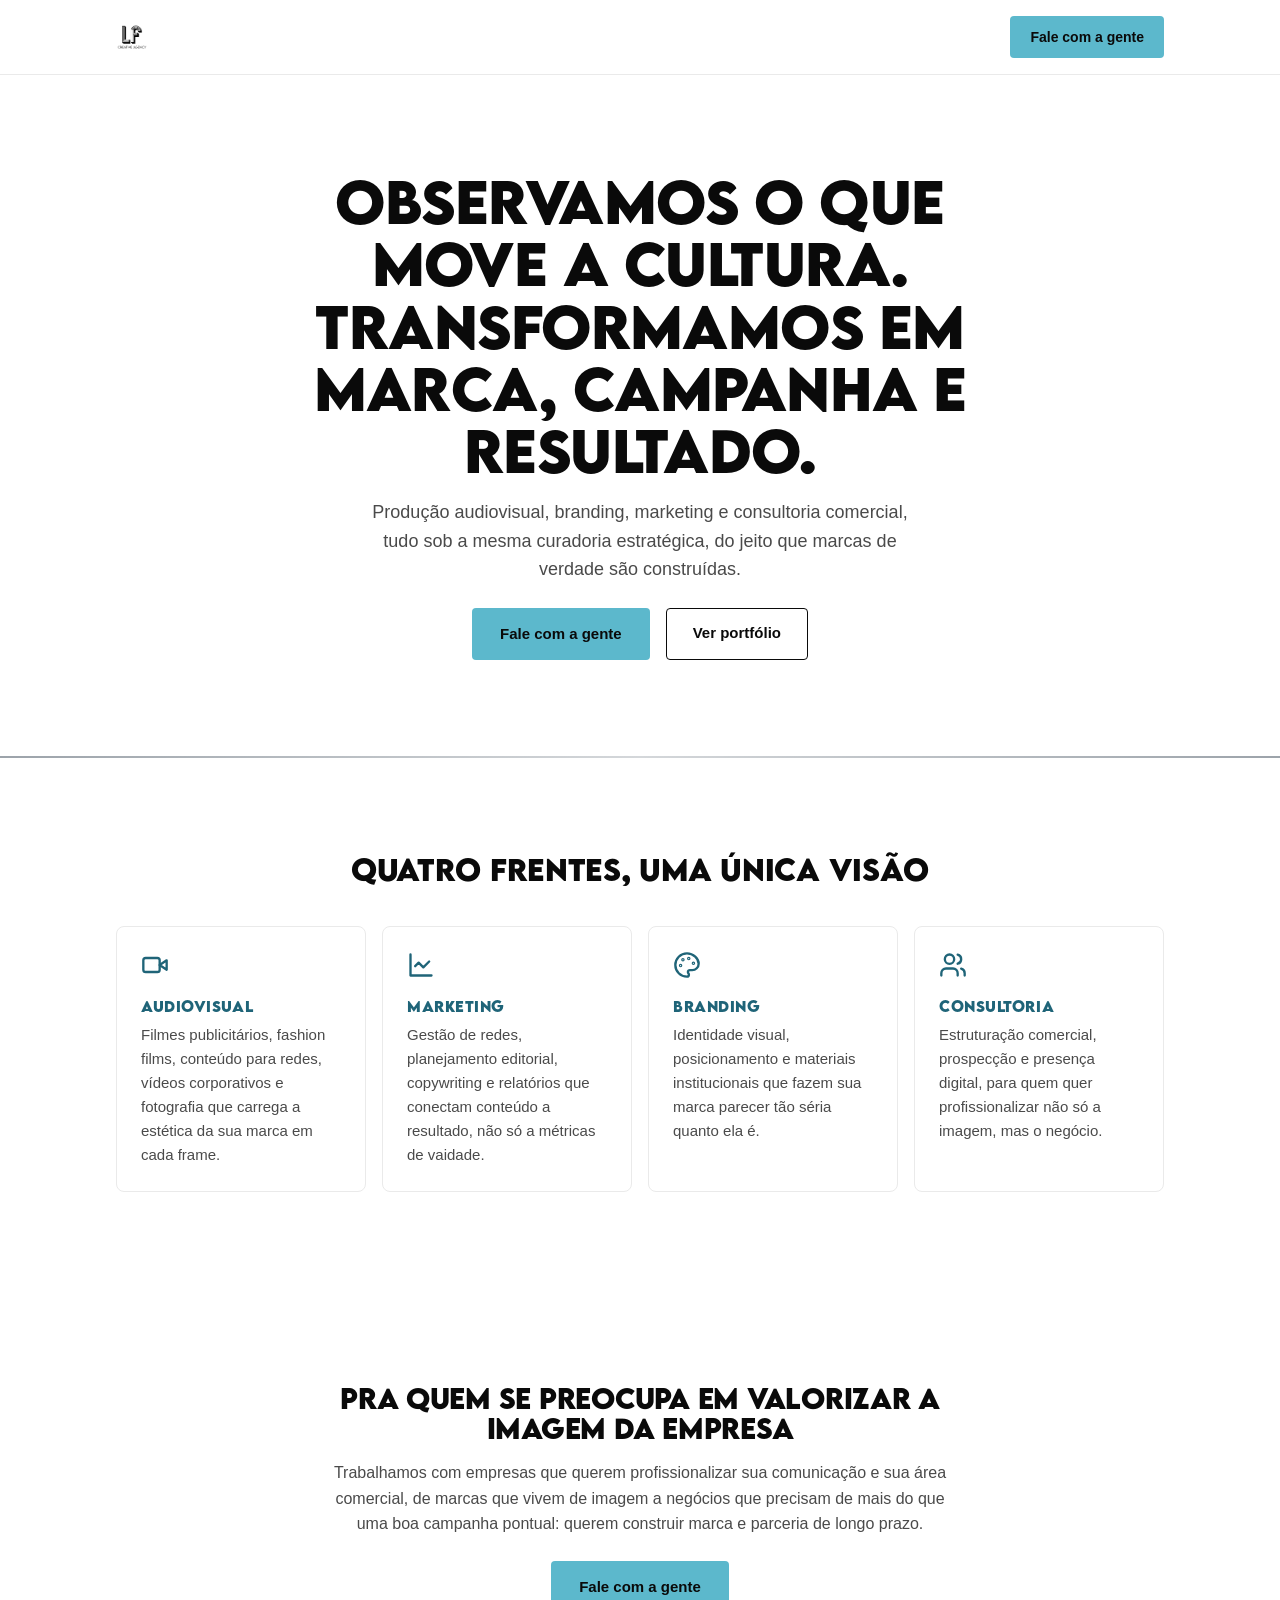
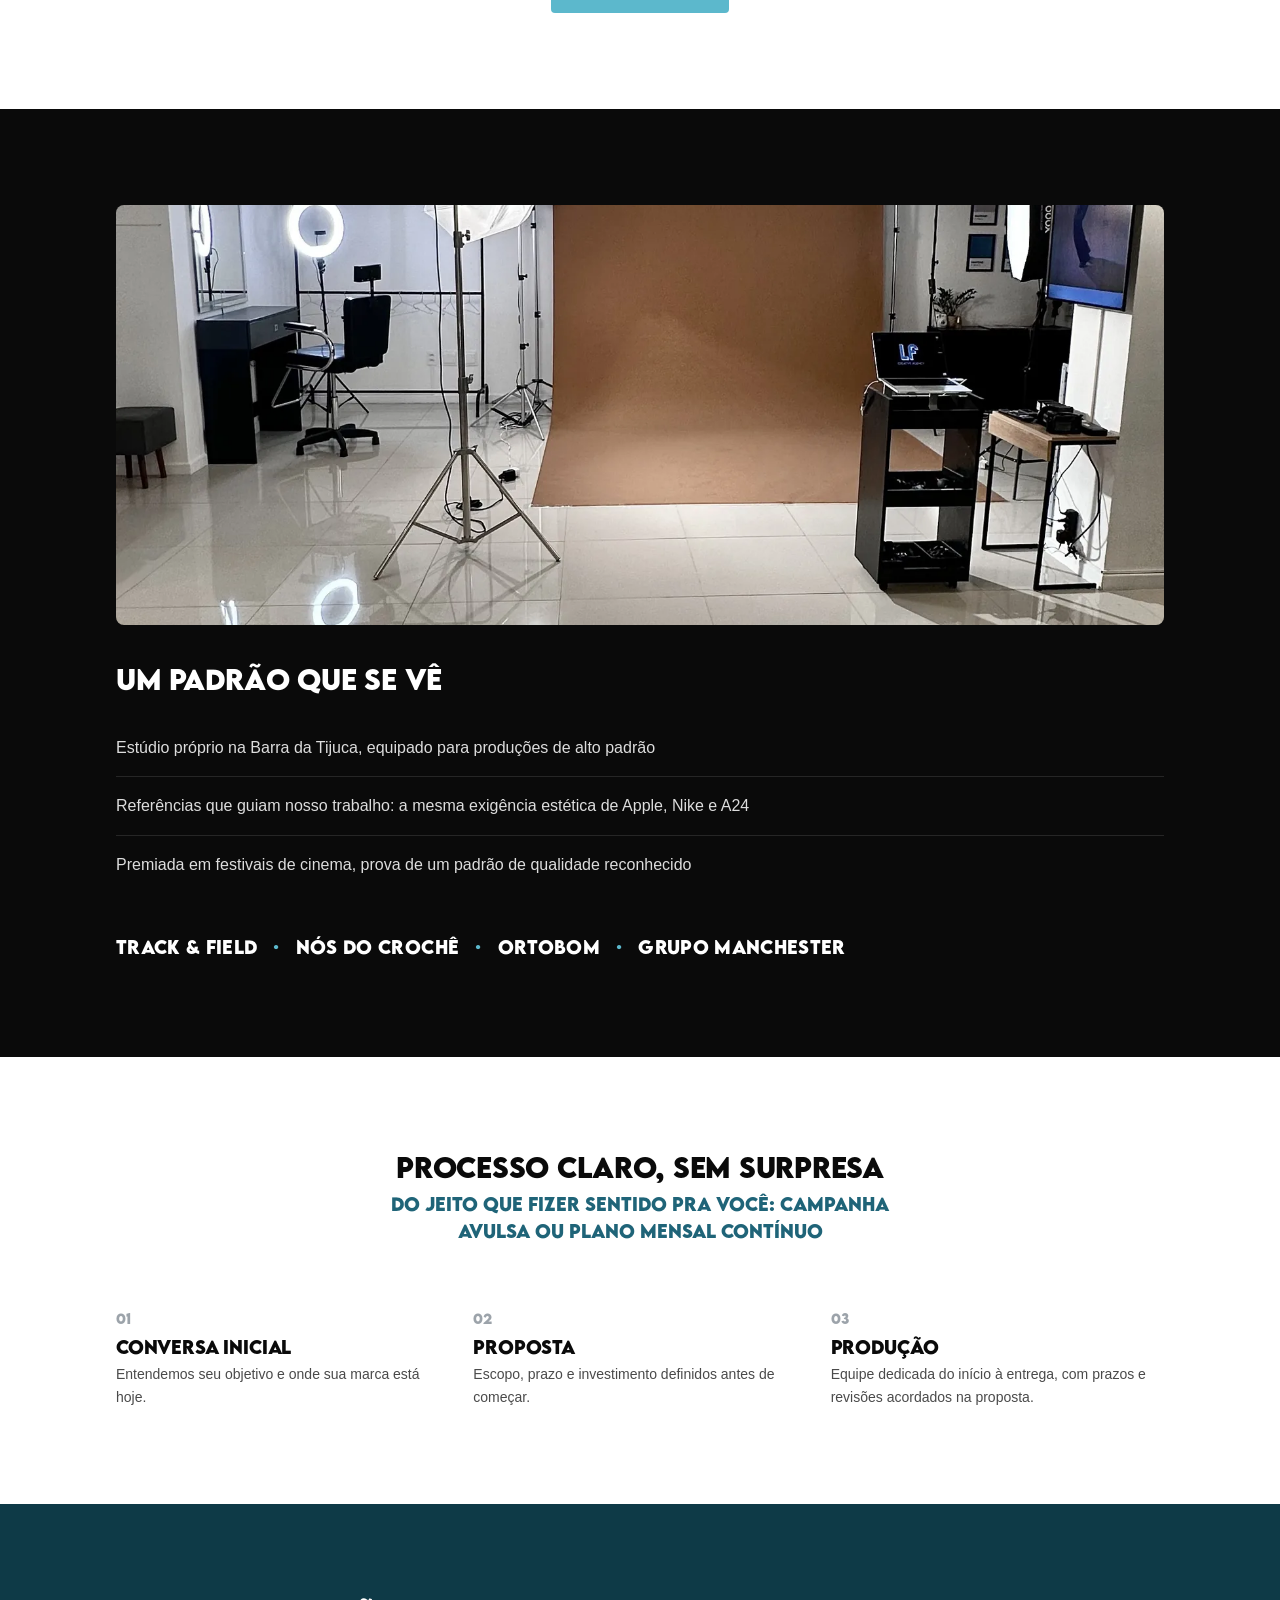
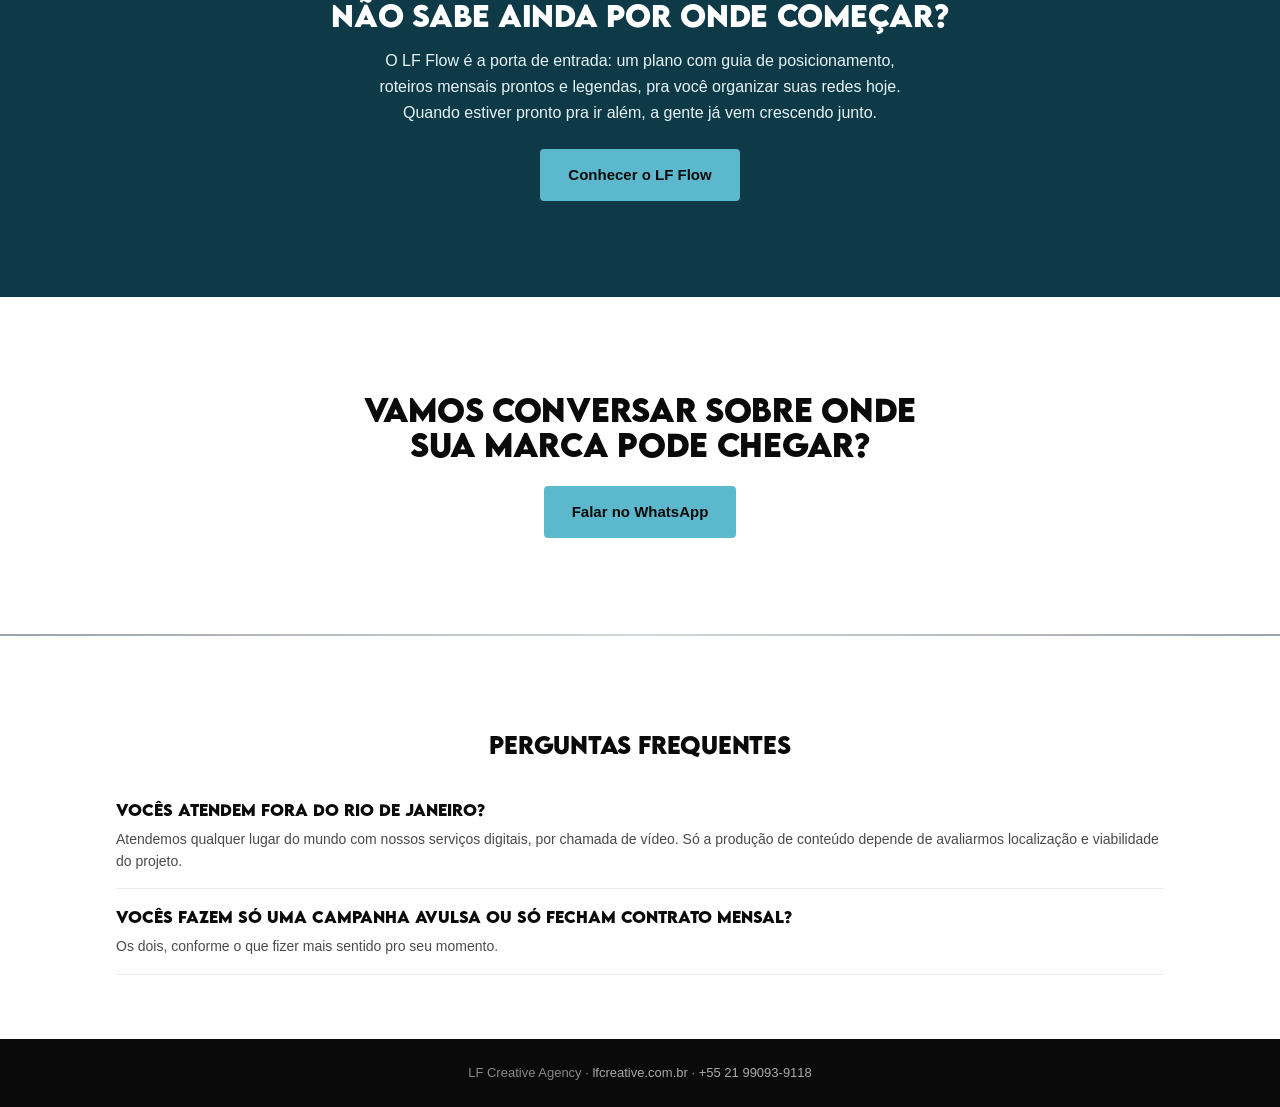
==== index.html @ 9ccb6609 "Atualiza favicon: logo branco sobre fundo preto Co-Authored-By: Claude Sonnet 5 <noreply@anthropic.c" ====
<!DOCTYPE html>
<html lang="pt-BR">
<head>
<meta charset="UTF-8">
<meta name="viewport" content="width=device-width, initial-scale=1.0">
<title>LF Creative Agency — Observamos o que move a cultura</title>
<meta name="description" content="Produção audiovisual, branding, marketing e consultoria comercial para marcas que querem construir presença de verdade. Fale com a LF Creative.">

<!-- Open Graph -->
<meta property="og:title" content="LF Creative Agency">
<meta property="og:description" content="Observamos o que move a cultura. Transformamos em marca, campanha e resultado.">
<meta property="og:image" content="https://lfcreative.com.br/assets/img/og-image.jpg">
<meta property="og:type" content="website">
<meta property="og:url" content="https://lfcreative.com.br/">

<link rel="icon" href="favicon.ico" sizes="any">
<link rel="icon" type="image/png" sizes="32x32" href="favicon-32x32.png">
<link rel="icon" type="image/png" sizes="16x16" href="favicon-16x16.png">
<link rel="apple-touch-icon" sizes="180x180" href="apple-touch-icon.png">
<link rel="stylesheet" href="css/style.css">

<!-- Fonte de corpo (General Sans, via Fontshare) -->
<link rel="preconnect" href="https://api.fontshare.com">
<link href="https://api.fontshare.com/v2/css?f[]=general-sans@400,500,600,700&display=swap" rel="stylesheet">

<!-- Fonte de display (LEMON MILK): @font-face em css/style.css, arquivos em assets/fonts/ -->

<!-- Google Tag Manager: colar snippet real na Etapa 7 -->
</head>
<body>
<!-- Google Tag Manager (noscript): colar snippet real na Etapa 7 -->

<header class="site-header">
  <div class="container">
    <a href="./" class="logo"><img src="assets/img/logo-lf-preto-header.webp" alt="LF Creative" width="32" height="32"></a>
    <a class="btn" data-cta="header_whatsapp" href="https://wa.me/5521990939118?text=Ol%C3%A1%2C%20vim%20pelo%20site%20e%20quero%20saber%20mais%20sobre%20a%20LF%20Creative" target="_blank" rel="noopener">Fale com a gente</a>
  </div>
</header>

<!-- HERO -->
<section class="hero">
  <div class="container">
    <h1>Observamos o que move a cultura. Transformamos em marca, campanha e resultado.</h1>
    <p>Produção audiovisual, branding, marketing e consultoria comercial, tudo sob a mesma curadoria estratégica, do jeito que marcas de verdade são construídas.</p>
    <div class="actions">
      <a class="btn" data-cta="hero_whatsapp" href="https://wa.me/5521990939118?text=Ol%C3%A1%2C%20vim%20pelo%20site%20e%20quero%20saber%20mais%20sobre%20a%20LF%20Creative" target="_blank" rel="noopener">Fale com a gente</a>
      <a class="btn-outline" data-cta="hero_portfolio" href="#prova">Ver portfólio</a>
    </div>
  </div>
</section>

<hr class="divider">

<!-- O QUE FAZEMOS -->
<section class="servicos" id="o-que-fazemos">
  <div class="container">
    <h2>Quatro frentes, uma única visão</h2>
    <div class="grid-servicos">
      <div class="card">
        <svg class="icon" viewBox="0 0 24 24" fill="none" stroke="currentColor" stroke-width="2" stroke-linecap="round" stroke-linejoin="round" aria-hidden="true"><path d="m22 8-6 4 6 4V8Z"/><rect x="2" y="6" width="14" height="12" rx="2" ry="2"/></svg>
        <div class="eyebrow">Audiovisual</div>
        <p>Filmes publicitários, fashion films, conteúdo para redes, vídeos corporativos e fotografia que carrega a estética da sua marca em cada frame.</p>
      </div>
      <div class="card">
        <svg class="icon" viewBox="0 0 24 24" fill="none" stroke="currentColor" stroke-width="2" stroke-linecap="round" stroke-linejoin="round" aria-hidden="true"><path d="M3 3v18h18"/><path d="m19 9-5 5-4-4-3 3"/></svg>
        <div class="eyebrow">Marketing</div>
        <p>Gestão de redes, planejamento editorial, copywriting e relatórios que conectam conteúdo a resultado, não só a métricas de vaidade.</p>
      </div>
      <div class="card">
        <svg class="icon" viewBox="0 0 24 24" fill="none" stroke="currentColor" stroke-width="2" stroke-linecap="round" stroke-linejoin="round" aria-hidden="true"><circle cx="13.5" cy="6.5" r=".5"/><circle cx="17.5" cy="10.5" r=".5"/><circle cx="8.5" cy="7.5" r=".5"/><circle cx="6.5" cy="12.5" r=".5"/><path d="M12 2C6.5 2 2 6.5 2 12s4.5 10 10 10c.926 0 1.648-.746 1.648-1.688 0-.437-.18-.835-.437-1.125-.29-.289-.438-.652-.438-1.125a1.64 1.64 0 0 1 1.668-1.668h1.996c3.051 0 5.555-2.503 5.555-5.554C22 6.5 17.5 2 12 2Z"/></svg>
        <div class="eyebrow">Branding</div>
        <p>Identidade visual, posicionamento e materiais institucionais que fazem sua marca parecer tão séria quanto ela é.</p>
      </div>
      <div class="card">
        <svg class="icon" viewBox="0 0 24 24" fill="none" stroke="currentColor" stroke-width="2" stroke-linecap="round" stroke-linejoin="round" aria-hidden="true"><path d="M16 21v-2a4 4 0 0 0-4-4H6a4 4 0 0 0-4 4v2"/><circle cx="9" cy="7" r="4"/><path d="M22 21v-2a4 4 0 0 0-3-3.87"/><path d="M16 3.13a4 4 0 0 1 0 7.75"/></svg>
        <div class="eyebrow">Consultoria</div>
        <p>Estruturação comercial, prospecção e presença digital, para quem quer profissionalizar não só a imagem, mas o negócio.</p>
      </div>
    </div>
  </div>
</section>

<!-- PRA QUEM -->
<section class="pra-quem">
  <div class="container">
    <h2>Pra quem se preocupa em valorizar a imagem da empresa</h2>
    <p>Trabalhamos com empresas que querem profissionalizar sua comunicação e sua área comercial, de marcas que vivem de imagem a negócios que precisam de mais do que uma boa campanha pontual: querem construir marca e parceria de longo prazo.</p>
    <a class="btn" data-cta="pra_quem_whatsapp" href="https://wa.me/5521990939118?text=Ol%C3%A1%2C%20vim%20pelo%20site%20e%20quero%20saber%20mais%20sobre%20a%20LF%20Creative" target="_blank" rel="noopener">Fale com a gente</a>
  </div>
</section>

<!-- PROVA SOCIAL -->
<section class="prova" id="prova">
  <div class="container">
    <img class="prova-img" src="assets/img/estudio-barra-tijuca.webp" alt="Estúdio da LF Creative na Barra da Tijuca" width="1600" height="2578" loading="lazy">
    <h2>Um padrão que se vê</h2>
    <ul>
      <li>Estúdio próprio na Barra da Tijuca, equipado para produções de alto padrão</li>
      <li>Referências que guiam nosso trabalho: a mesma exigência estética de Apple, Nike e A24</li>
      <li>Premiada em festivais de cinema, prova de um padrão de qualidade reconhecido</li>
    </ul>
    <div class="brands">
      <span>Track &amp; Field</span><span class="sep">·</span>
      <span>Nós do Crochê</span><span class="sep">·</span>
      <span>Ortobom</span><span class="sep">·</span>
      <span>Grupo Manchester</span>
    </div>
  </div>
</section>

<!-- COMO FUNCIONA -->
<section class="funciona">
  <div class="container">
    <h2>Processo claro, sem surpresa</h2>
    <p class="destaque">Do jeito que fizer sentido pra você: campanha avulsa ou plano mensal contínuo</p>
    <div class="steps">
      <div class="step">
        <div class="num">01</div>
        <h3>Conversa inicial</h3>
        <p>Entendemos seu objetivo e onde sua marca está hoje.</p>
      </div>
      <div class="step">
        <div class="num">02</div>
        <h3>Proposta</h3>
        <p>Escopo, prazo e investimento definidos antes de começar.</p>
      </div>
      <div class="step">
        <div class="num">03</div>
        <h3>Produção</h3>
        <p>Equipe dedicada do início à entrega, com prazos e revisões acordados na proposta.</p>
      </div>
    </div>
  </div>
</section>

<!-- LF FLOW -->
<section class="flow">
  <div class="container">
    <h2>Não sabe ainda por onde começar?</h2>
    <p>O LF Flow é a porta de entrada: um plano com guia de posicionamento, roteiros mensais prontos e legendas, pra você organizar suas redes hoje. Quando estiver pronto pra ir além, a gente já vem crescendo junto.</p>
    <a class="btn" data-cta="flow_conhecer" href="#">Conhecer o LF Flow</a>
  </div>
</section>

<!-- CONTATO -->
<section class="contato">
  <div class="container">
    <h2>Vamos conversar sobre onde sua marca pode chegar?</h2>
    <a class="btn" data-cta="contato_whatsapp" href="https://wa.me/5521990939118?text=Ol%C3%A1%2C%20vim%20pelo%20site%20e%20quero%20saber%20mais%20sobre%20a%20LF%20Creative" target="_blank" rel="noopener">Falar no WhatsApp</a>
  </div>
</section>

<hr class="divider">

<!-- FAQ -->
<section class="faq">
  <div class="container">
    <h2>Perguntas frequentes</h2>
    <div class="faq-item">
      <strong>Vocês atendem fora do Rio de Janeiro?</strong>
      <p>Atendemos qualquer lugar do mundo com nossos serviços digitais, por chamada de vídeo. Só a produção de conteúdo depende de avaliarmos localização e viabilidade do projeto.</p>
    </div>
    <div class="faq-item">
      <strong>Vocês fazem só uma campanha avulsa ou só fecham contrato mensal?</strong>
      <p>Os dois, conforme o que fizer mais sentido pro seu momento.</p>
    </div>
  </div>
</section>

<footer class="site-footer">
  <div class="container">
    <p>LF Creative Agency &middot; <a href="https://lfcreative.com.br">lfcreative.com.br</a> &middot; <a href="https://wa.me/5521990939118">+55 21 99093-9118</a></p>
  </div>
</footer>

<script src="js/main.js"></script>
</body>
</html>
---- css/style.css ----
/* ============================================
   LF Creative — Landing Page Geral
   Design tokens definidos na Etapa 4 (Design)
   ============================================ */

@font-face {
  font-family: 'LEMON MILK';
  src: url('../assets/fonts/lemonmilk-regular.woff2') format('woff2');
  font-weight: 400;
  font-style: normal;
  font-display: swap;
}
@font-face {
  font-family: 'LEMON MILK';
  src: url('../assets/fonts/lemonmilk-medium.woff2') format('woff2');
  font-weight: 500;
  font-style: normal;
  font-display: swap;
}
@font-face {
  font-family: 'LEMON MILK';
  src: url('../assets/fonts/lemonmilk-bold.woff2') format('woff2');
  font-weight: 700;
  font-style: normal;
  font-display: swap;
}

:root {
  /* Cores */
  --color-white: #FFFFFF;
  --color-black: #0A0A0A;
  --color-teal-deep: #0E3A47;
  --color-teal-mid: #1F6478;
  --color-cyan: #5CB8CC;
  --color-metal-a: #9CA3AA;
  --color-metal-b: #D4D7DA;
  --color-text-muted: #4A4A4A;
  --color-border: #EAEAEA;

  /* Tipografia */
  --font-display: 'LEMON MILK', 'Poppins', sans-serif; /* fallback só pra enquanto a fonte carrega */
  --font-body: 'General Sans', sans-serif;

  /* Espaçamento (escala 8px) */
  --space-1: 8px;
  --space-2: 16px;
  --space-3: 24px;
  --space-4: 40px;
  --space-5: 64px;
  --space-6: 96px;

  /* Breakpoints de referência (usados nos comentários das media queries) */
  --bp-tablet: 768px;
  --bp-desktop: 1200px;
}

/* ============================================
   Reset básico
   ============================================ */
* { box-sizing: border-box; margin: 0; padding: 0; }
html { scroll-behavior: smooth; }
body {
  font-family: var(--font-body);
  color: var(--color-black);
  line-height: 1.6;
  -webkit-font-smoothing: antialiased;
}
img { max-width: 100%; display: block; }
a { color: inherit; }

/* Respeita usuários que preferem menos movimento */
@media (prefers-reduced-motion: reduce) {
  html { scroll-behavior: auto; }
  * { animation-duration: 0.01ms !important; animation-iteration-count: 1 !important; transition-duration: 0.01ms !important; }
}

/* Foco visível — nunca remover sem substituir */
a:focus-visible,
button:focus-visible {
  outline: 2px solid var(--color-cyan);
  outline-offset: 2px;
}

h1, h2, h3 {
  font-family: var(--font-display);
  font-weight: 700;
  line-height: 1.15;
  letter-spacing: -0.01em;
}

.container {
  max-width: 1080px;
  margin: 0 auto;
  padding: 0 var(--space-2);
}

/* ============================================
   Componentes reutilizáveis
   ============================================ */
.btn {
  display: inline-block;
  padding: 14px 28px;
  background: var(--color-cyan);
  color: var(--color-black);
  text-decoration: none;
  font-family: var(--font-body);
  font-weight: 600;
  font-size: 15px;
  border-radius: 4px;
  border: none;
  cursor: pointer;
  transition: transform .15s ease, box-shadow .15s ease;
}
.btn:hover { transform: translateY(-2px); box-shadow: 0 8px 20px rgba(92,184,204,0.35); }

.btn-outline {
  display: inline-block;
  padding: 12px 26px;
  border: 1.5px solid currentColor;
  color: inherit;
  text-decoration: none;
  font-family: var(--font-body);
  font-weight: 600;
  font-size: 15px;
  border-radius: 4px;
  background: transparent;
}

.eyebrow {
  font-family: var(--font-display);
  font-weight: 700;
  font-size: 14px;
  text-transform: uppercase;
  letter-spacing: .04em;
  color: var(--color-teal-mid);
}

.divider {
  height: 2px;
  background: linear-gradient(90deg, var(--color-metal-a), var(--color-metal-b), var(--color-metal-a));
  border: none;
}

.card {
  padding: var(--space-3);
  border: 1px solid var(--color-border);
  border-radius: 8px;
}
.card .icon { width: 28px; height: 28px; margin-bottom: var(--space-1); color: var(--color-teal-mid); }
.card p { font-size: 15px; color: var(--color-text-muted); margin-top: 6px; }

/* ============================================
   Header / navegação
   ============================================ */
.site-header {
  position: sticky;
  top: 0;
  background: var(--color-white);
  border-bottom: 1px solid var(--color-border);
  z-index: 50;
}
.site-header .container {
  display: flex;
  align-items: center;
  justify-content: space-between;
  padding-top: var(--space-2);
  padding-bottom: var(--space-2);
}
.site-header .logo { display: inline-flex; align-items: center; text-decoration: none; }
.site-header .logo img { height: 32px; width: auto; display: block; }
.site-header .btn { padding: 10px 20px; font-size: 14px; }

/* ============================================
   Hero
   ============================================ */
.hero {
  background: var(--color-white);
  text-align: center;
  padding: var(--space-6) var(--space-2);
}
.hero h1 {
  font-size: clamp(30px, 6vw, 54px);
  max-width: 800px;
  margin: 0 auto var(--space-2);
}
.hero p {
  font-size: 18px;
  color: var(--color-text-muted);
  max-width: 560px;
  margin: 0 auto var(--space-3);
}
.hero .actions { display: flex; flex-wrap: wrap; gap: var(--space-2); justify-content: center; }

/* ============================================
   O que fazemos
   ============================================ */
.servicos { background: var(--color-white); padding: var(--space-6) var(--space-2); }
.servicos h2 { font-size: 28px; text-align: center; margin-bottom: var(--space-4); }
.grid-servicos {
  display: grid;
  grid-template-columns: 1fr;
  gap: var(--space-2);
}

/* ============================================
   Pra quem
   ============================================ */
.pra-quem { background: var(--color-white); text-align: center; padding: var(--space-6) var(--space-2); }
.pra-quem h2 { font-size: 26px; margin-bottom: var(--space-2); max-width: 640px; margin-left: auto; margin-right: auto; }
.pra-quem p { max-width: 620px; margin: 0 auto var(--space-3); color: var(--color-text-muted); }

/* ============================================
   Prova social (contraste preto)
   ============================================ */
.prova { background: var(--color-black); color: var(--color-white); padding: var(--space-6) var(--space-2); }
.prova .prova-img {
  width: 100%;
  max-height: 420px;
  object-fit: cover;
  border-radius: 8px;
  margin-bottom: var(--space-4);
}
.prova h2 { font-size: 26px; margin-bottom: var(--space-3); color: var(--color-white); }
.prova ul { list-style: none; }
.prova li {
  padding: var(--space-2) 0;
  border-bottom: 1px solid #262626;
  font-size: 16px;
  color: #DDD;
}
.prova li:last-child { border-bottom: none; }
.prova .brands {
  margin-top: var(--space-4);
  font-family: var(--font-display);
  font-weight: 700;
  font-size: 17px;
  letter-spacing: .02em;
  display: flex;
  flex-wrap: wrap;
  gap: var(--space-2);
}
.prova .brands span.sep { color: var(--color-cyan); }

/* ============================================
   Como funciona
   ============================================ */
.funciona { background: var(--color-white); padding: var(--space-6) var(--space-2); }
.funciona h2 { font-size: 26px; text-align: center; margin-bottom: var(--space-1); }
.funciona .destaque {
  text-align: center;
  font-family: var(--font-display);
  font-weight: 700;
  font-size: 17px;
  color: var(--color-teal-mid);
  margin: 0 auto var(--space-5);
  max-width: 560px;
}
.steps {
  display: grid;
  grid-template-columns: 1fr;
  gap: var(--space-3);
}
.step .num { font-family: var(--font-display); font-weight: 700; font-size: 13px; color: var(--color-metal-a); margin-bottom: var(--space-1); }
.step h3 { font-size: 17px; margin-bottom: 6px; }
.step p { font-size: 14px; color: var(--color-text-muted); }

/* ============================================
   LF Flow (teal sólido — separado do premium)
   ============================================ */
.flow { background: var(--color-teal-deep); color: var(--color-white); text-align: center; padding: var(--space-6) var(--space-2); }
.flow h2 { font-size: 28px; margin-bottom: var(--space-2); }
.flow p { max-width: 560px; margin: 0 auto var(--space-3); color: #E6F2F5; }

/* ============================================
   Contato / Fechamento
   ============================================ */
.contato { background: var(--color-white); text-align: center; padding: var(--space-6) var(--space-2); }
.contato h2 { font-size: 30px; margin-bottom: var(--space-3); max-width: 600px; margin-left: auto; margin-right: auto; }

/* ============================================
   FAQ
   ============================================ */
.faq { background: var(--color-white); padding: var(--space-6) var(--space-2) var(--space-5); }
.faq h2 { font-size: 22px; text-align: center; margin-bottom: var(--space-3); }
.faq-item { padding: var(--space-2) 0; border-bottom: 1px solid var(--color-border); }
.faq-item strong { display: block; margin-bottom: 6px; font-family: var(--font-display); font-weight: 700; font-size: 15px; }
.faq-item p { font-size: 14px; color: var(--color-text-muted); }

/* ============================================
   Footer
   ============================================ */
.site-footer {
  background: var(--color-black);
  color: #888;
  text-align: center;
  padding: var(--space-3) var(--space-2);
  font-size: 13px;
}
.site-footer a { color: #AAA; text-decoration: none; }

/* ============================================
   Responsivo — mobile-first
   ============================================ */

/* Tablet (~768px) */
@media (min-width: 768px) {
  .grid-servicos { grid-template-columns: repeat(2, 1fr); }
  .steps { grid-template-columns: repeat(3, 1fr); }
  .hero { padding: var(--space-6) var(--space-4); }
}

/* Desktop (~1200px) */
@media (min-width: 1200px) {
  .grid-servicos { grid-template-columns: repeat(4, 1fr); }
}
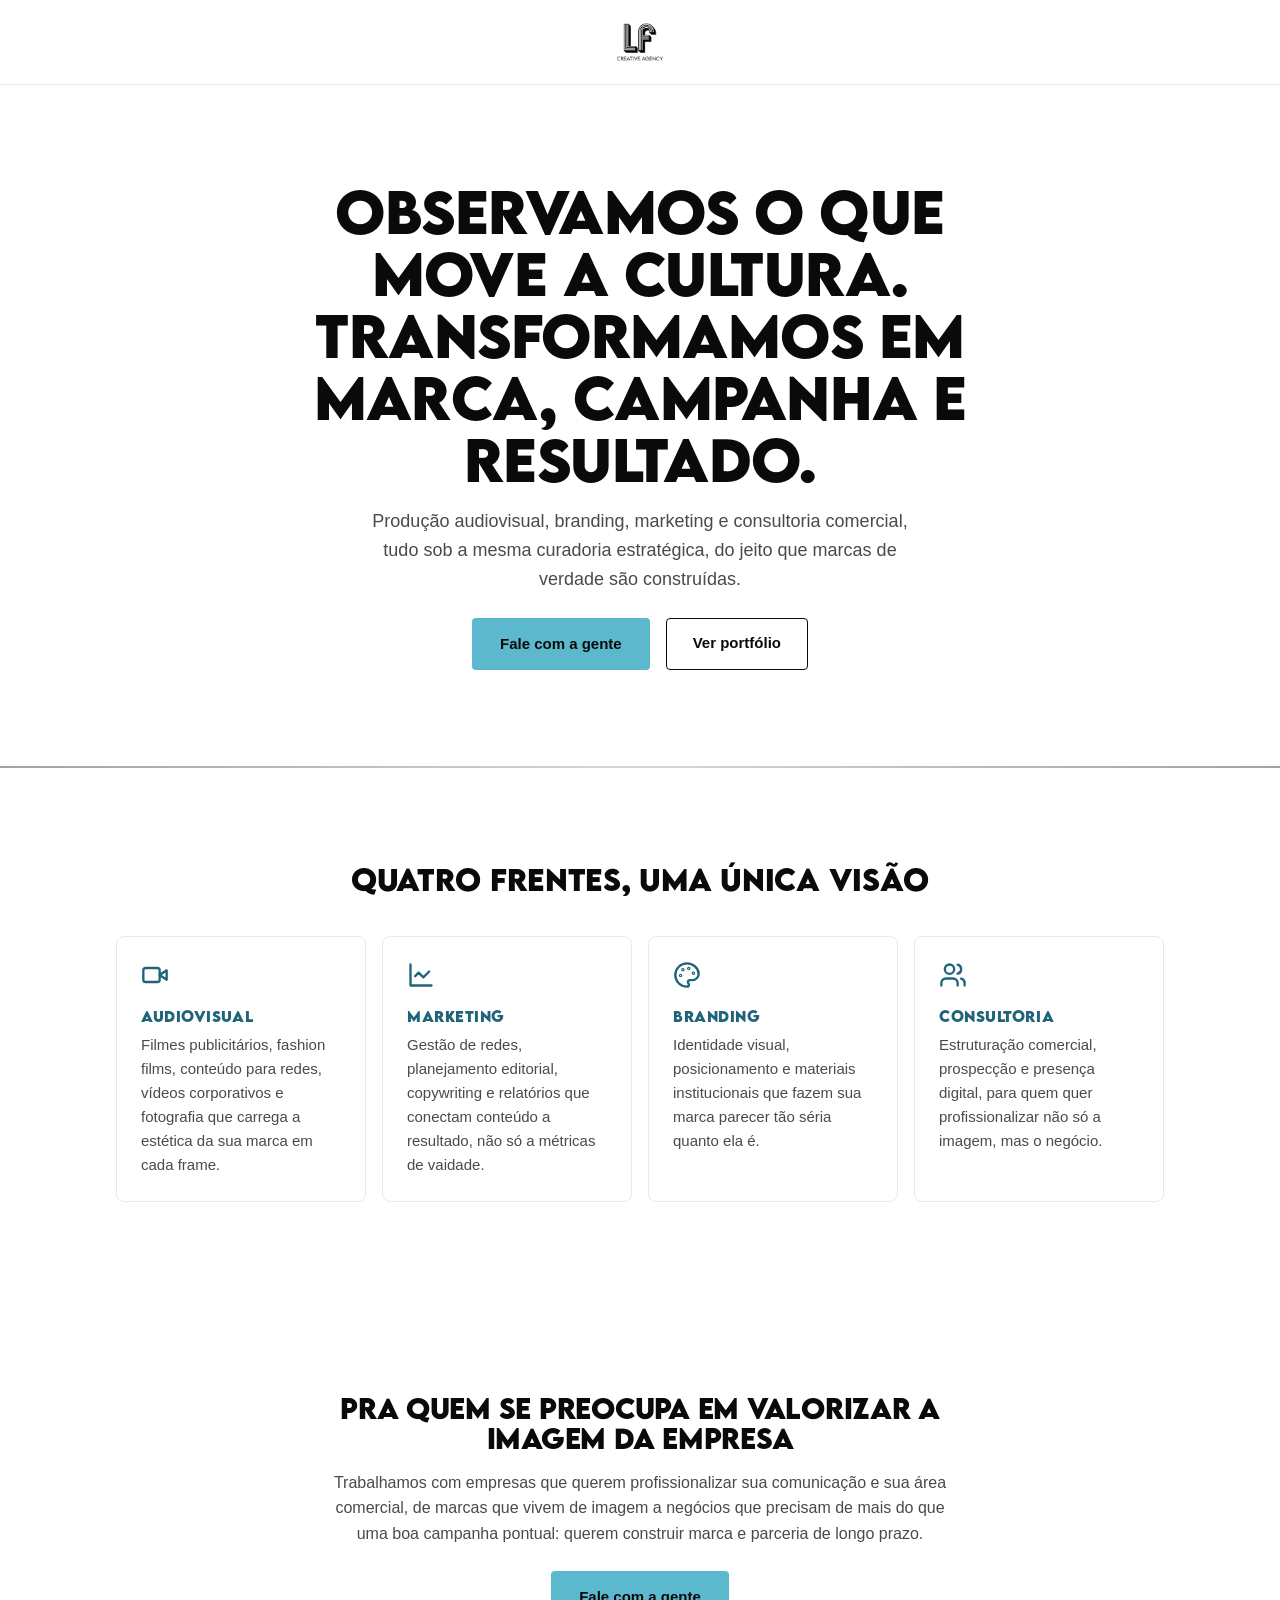
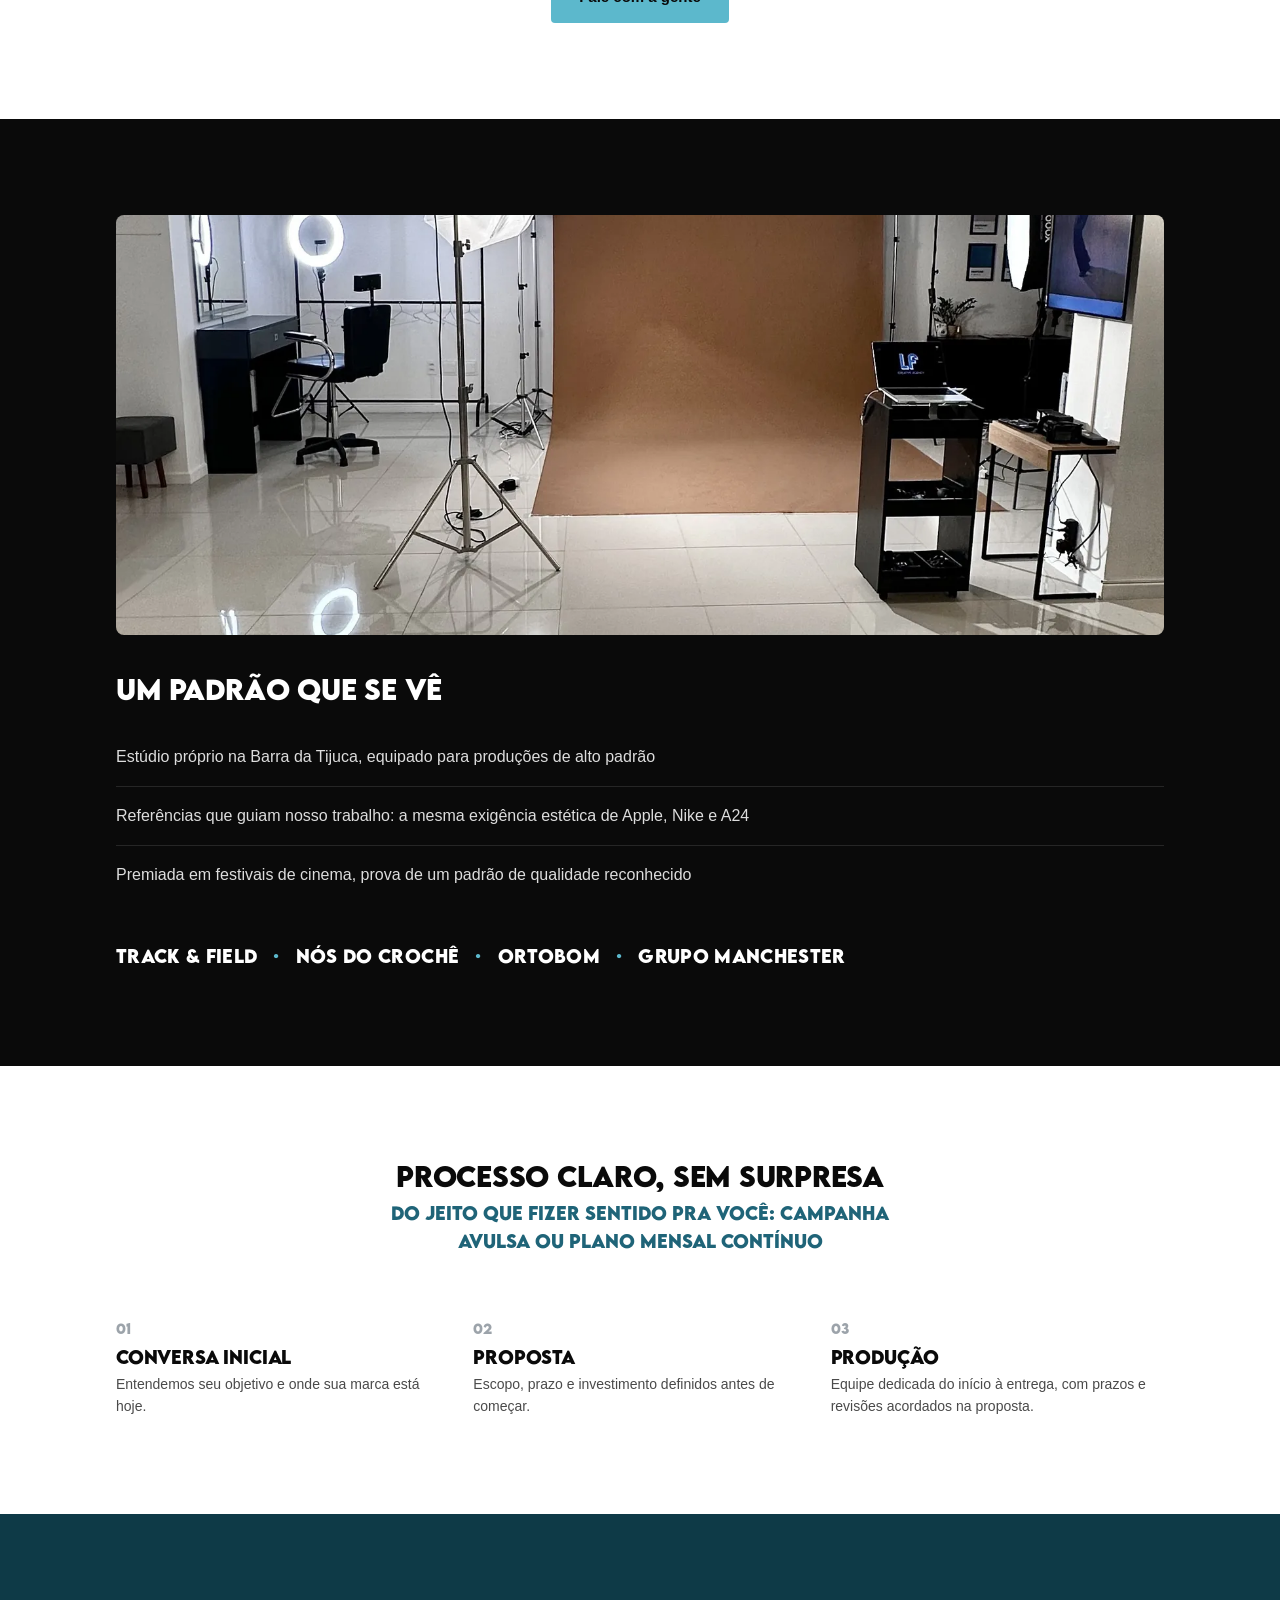
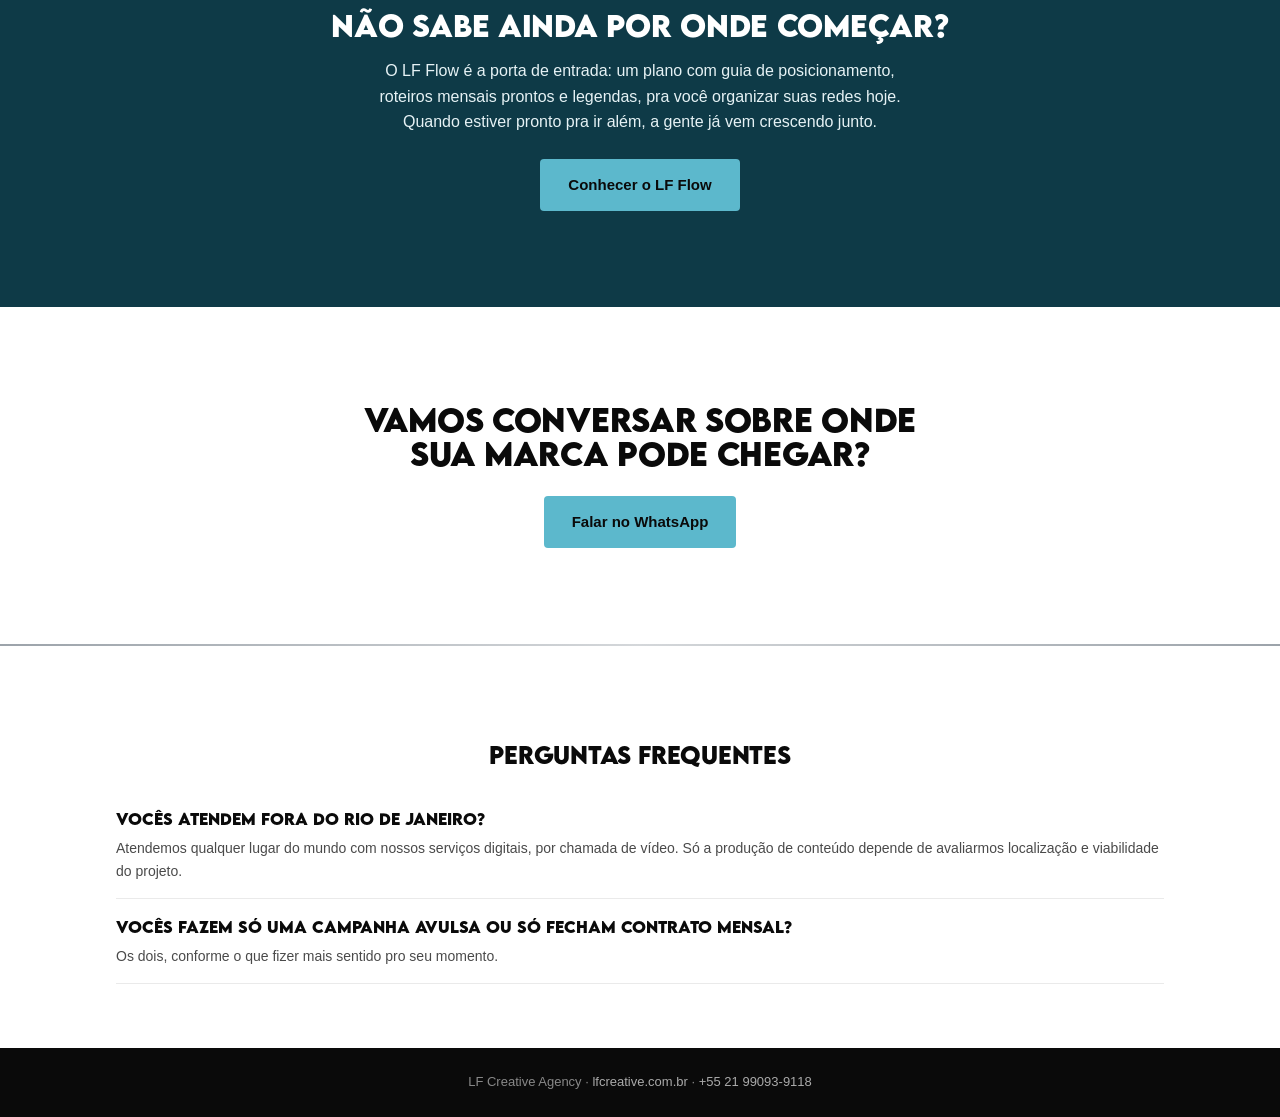
==== commit 80b3b193: "Header:centraliza e aumenta o logo Co-Authored-By: Claude Sonnet 5 <noreply@anthropic.com> Claude-Se" ====
--- a/index.html
+++ b/index.html
@@ -33,7 +33,6 @@
 <header class="site-header">
   <div class="container">
     <a href="./" class="logo"><img src="assets/img/logo-lf-preto-header.webp" alt="LF Creative" width="32" height="32"></a>
-    <a class="btn" data-cta="header_whatsapp" href="https://wa.me/5521990939118?text=Ol%C3%A1%2C%20vim%20pelo%20site%20e%20quero%20saber%20mais%20sobre%20a%20LF%20Creative" target="_blank" rel="noopener">Fale com a gente</a>
   </div>
 </header>
 
--- a/css/style.css
+++ b/css/style.css
@@ -162,12 +162,12 @@
 .site-header .container {
   display: flex;
   align-items: center;
-  justify-content: space-between;
+  justify-content: center;
   padding-top: var(--space-2);
   padding-bottom: var(--space-2);
 }
 .site-header .logo { display: inline-flex; align-items: center; text-decoration: none; }
-.site-header .logo img { height: 32px; width: auto; display: block; }
+.site-header .logo img { height: 52px; width: auto; display: block; }
 .site-header .btn { padding: 10px 20px; font-size: 14px; }
 
 /* ============================================
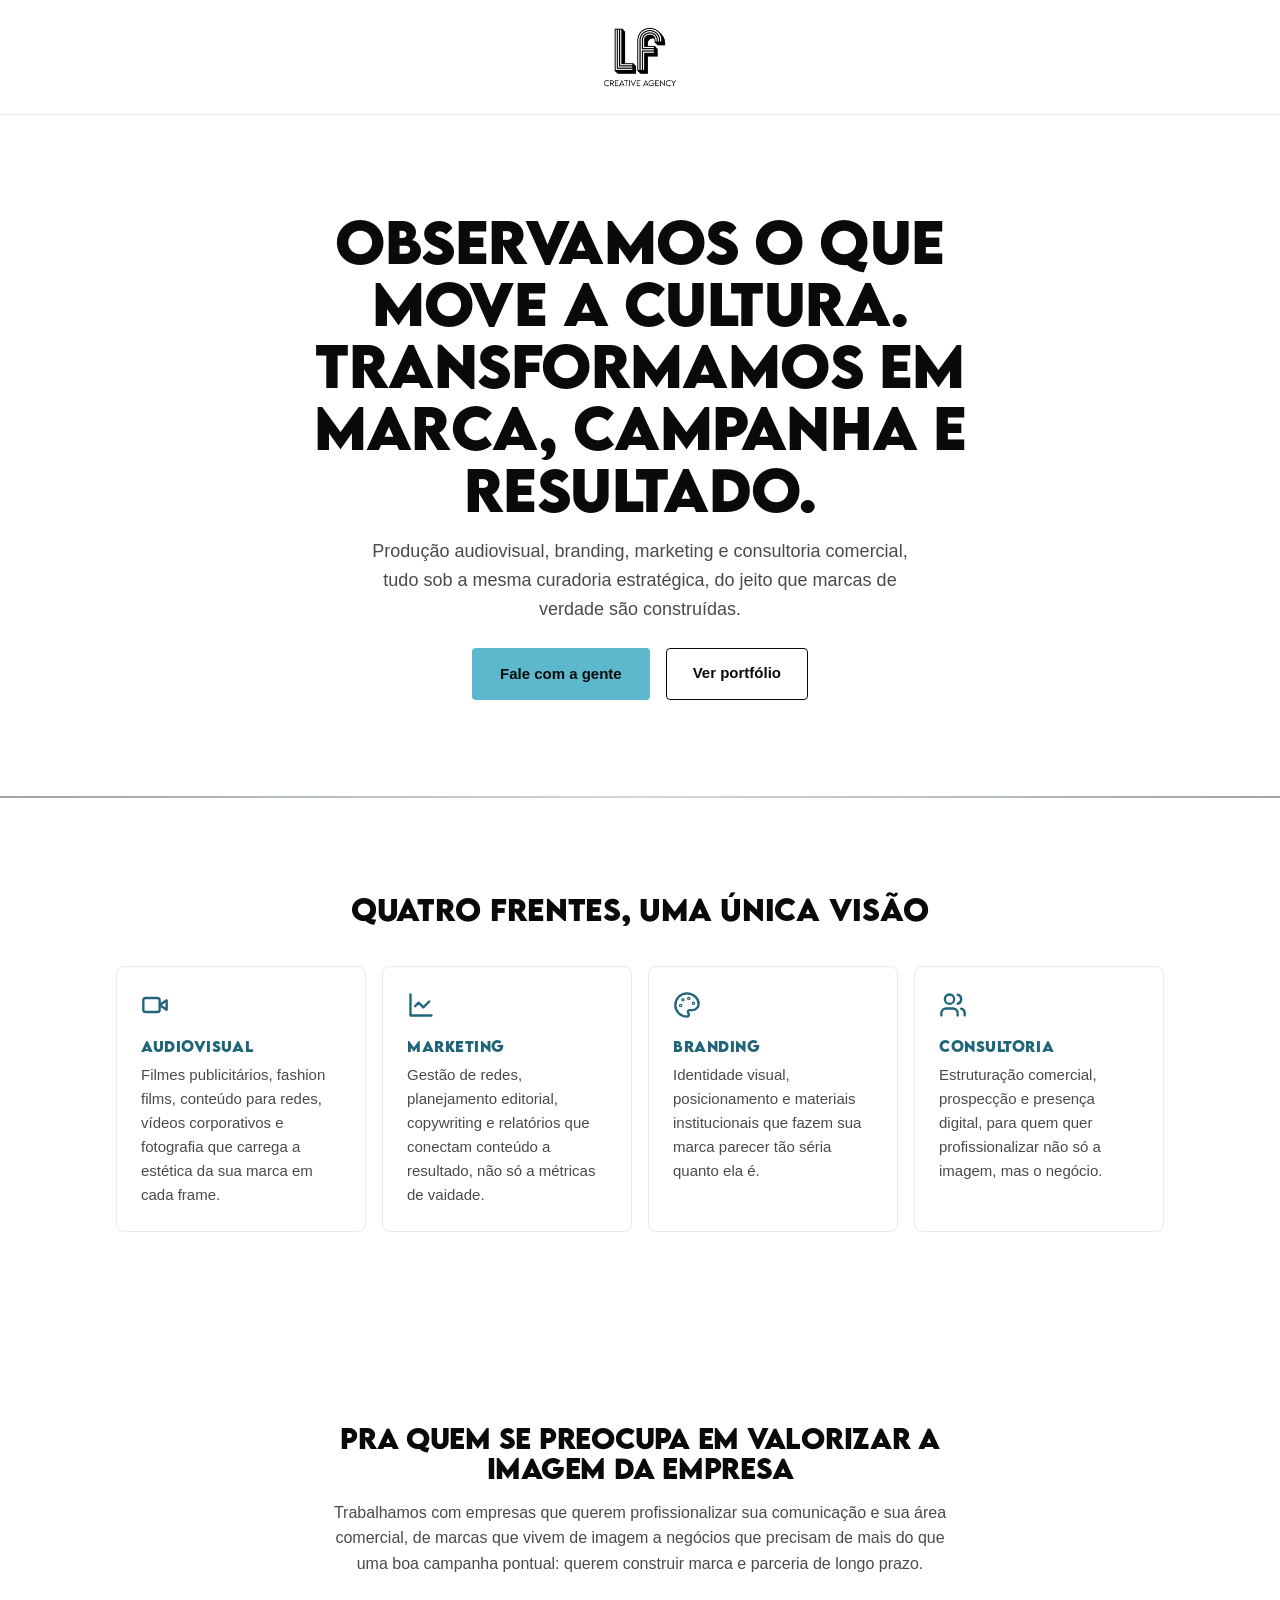
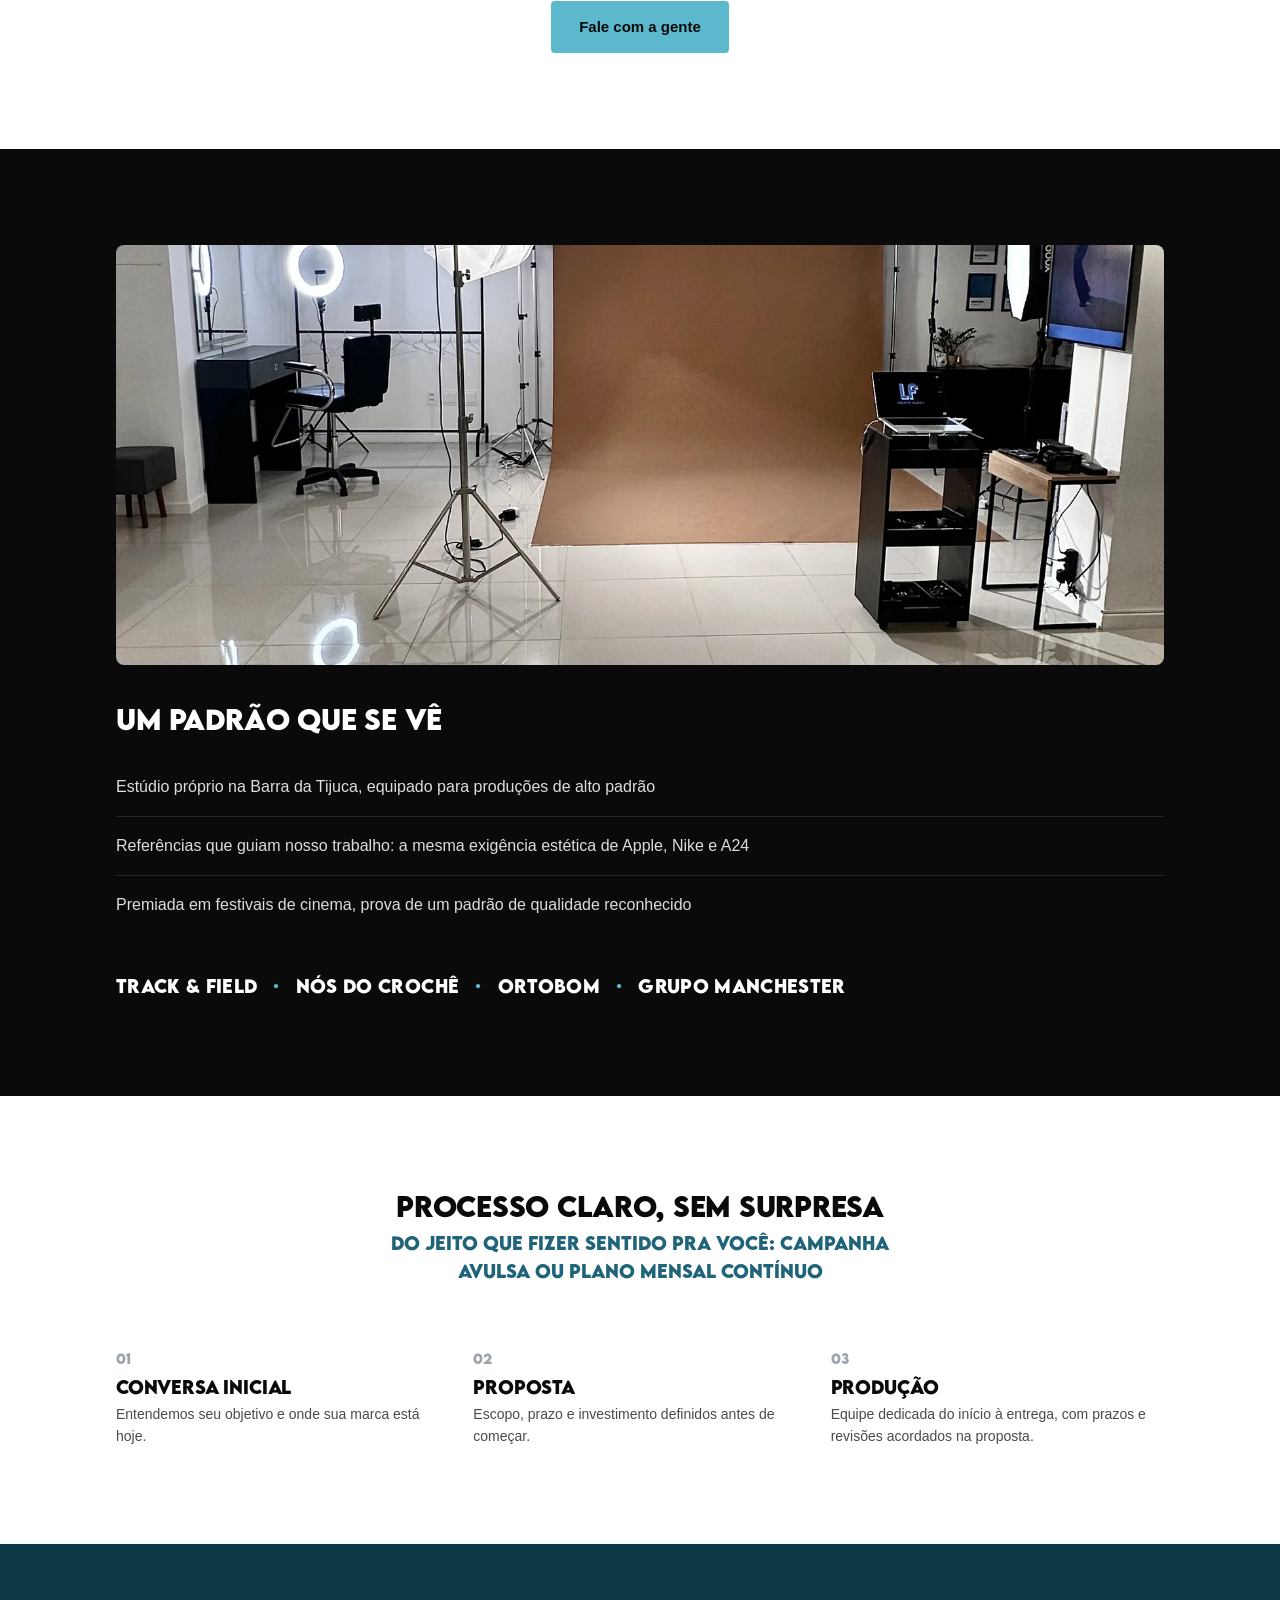
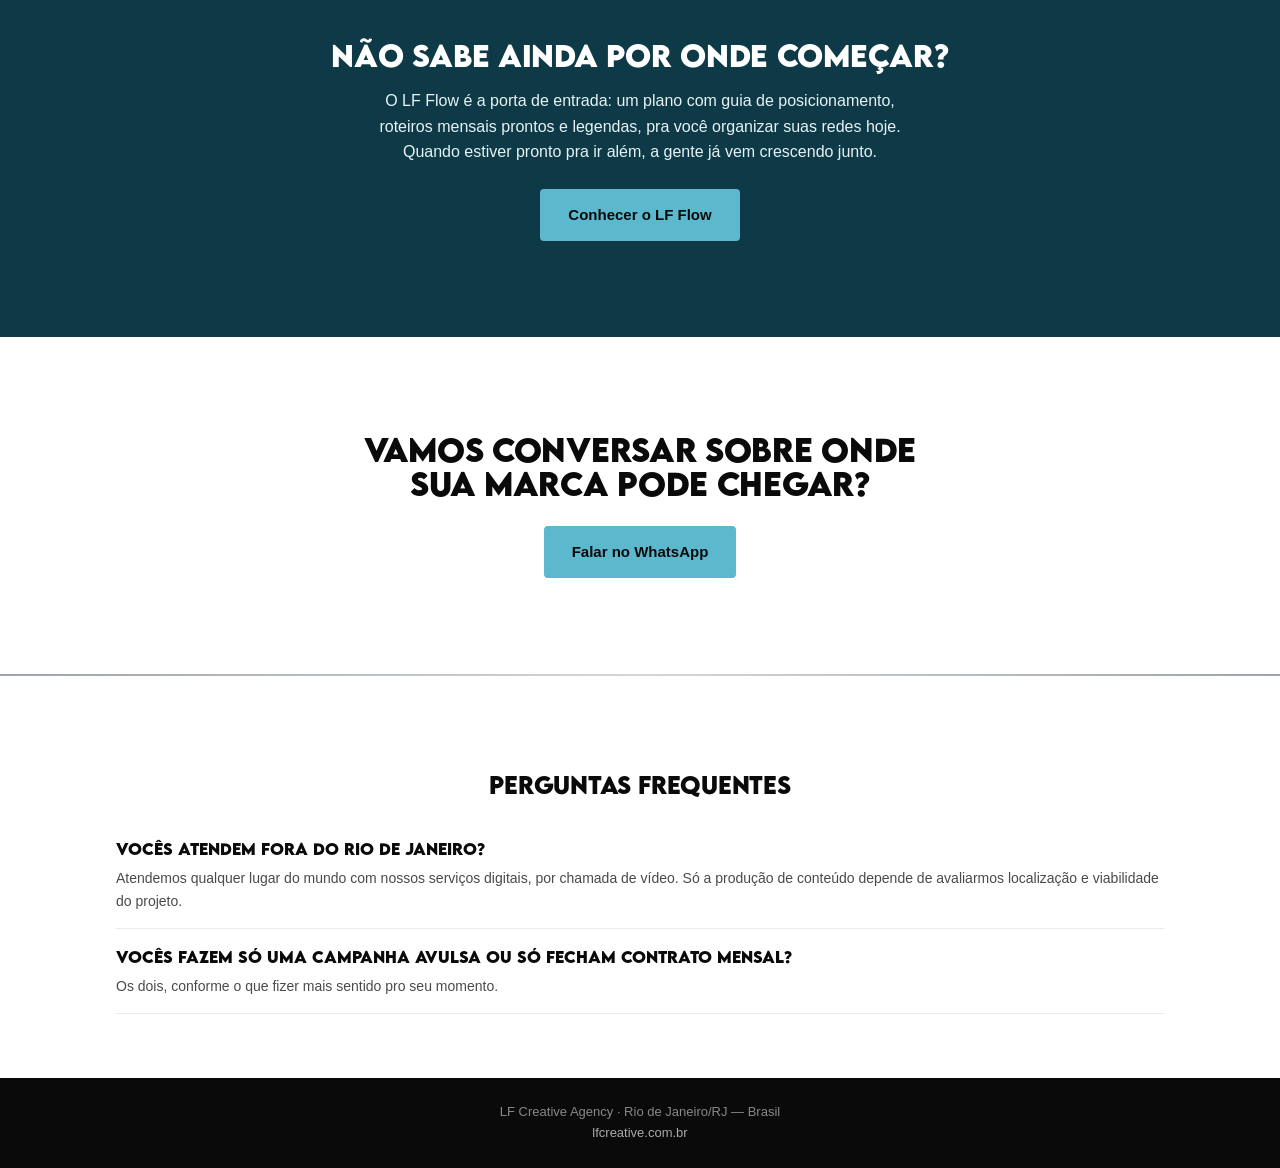
==== commit f3f7bffd: "Header: logo 82px; footer: remove telefone e adiciona localidade Co-Authored-By: Claude Sonnet 5 <no" ====
--- a/index.html
+++ b/index.html
@@ -168,7 +168,8 @@
 
 <footer class="site-footer">
   <div class="container">
-    <p>LF Creative Agency &middot; <a href="https://lfcreative.com.br">lfcreative.com.br</a> &middot; <a href="https://wa.me/5521990939118">+55 21 99093-9118</a></p>
+    <p>LF Creative Agency &middot; Rio de Janeiro/RJ &mdash; Brasil</p>
+    <p><a href="https://lfcreative.com.br">lfcreative.com.br</a></p>
   </div>
 </footer>
 
--- a/css/style.css
+++ b/css/style.css
@@ -167,7 +167,7 @@
   padding-bottom: var(--space-2);
 }
 .site-header .logo { display: inline-flex; align-items: center; text-decoration: none; }
-.site-header .logo img { height: 52px; width: auto; display: block; }
+.site-header .logo img { height: 82px; width: auto; display: block; }
 .site-header .btn { padding: 10px 20px; font-size: 14px; }
 
 /* ============================================
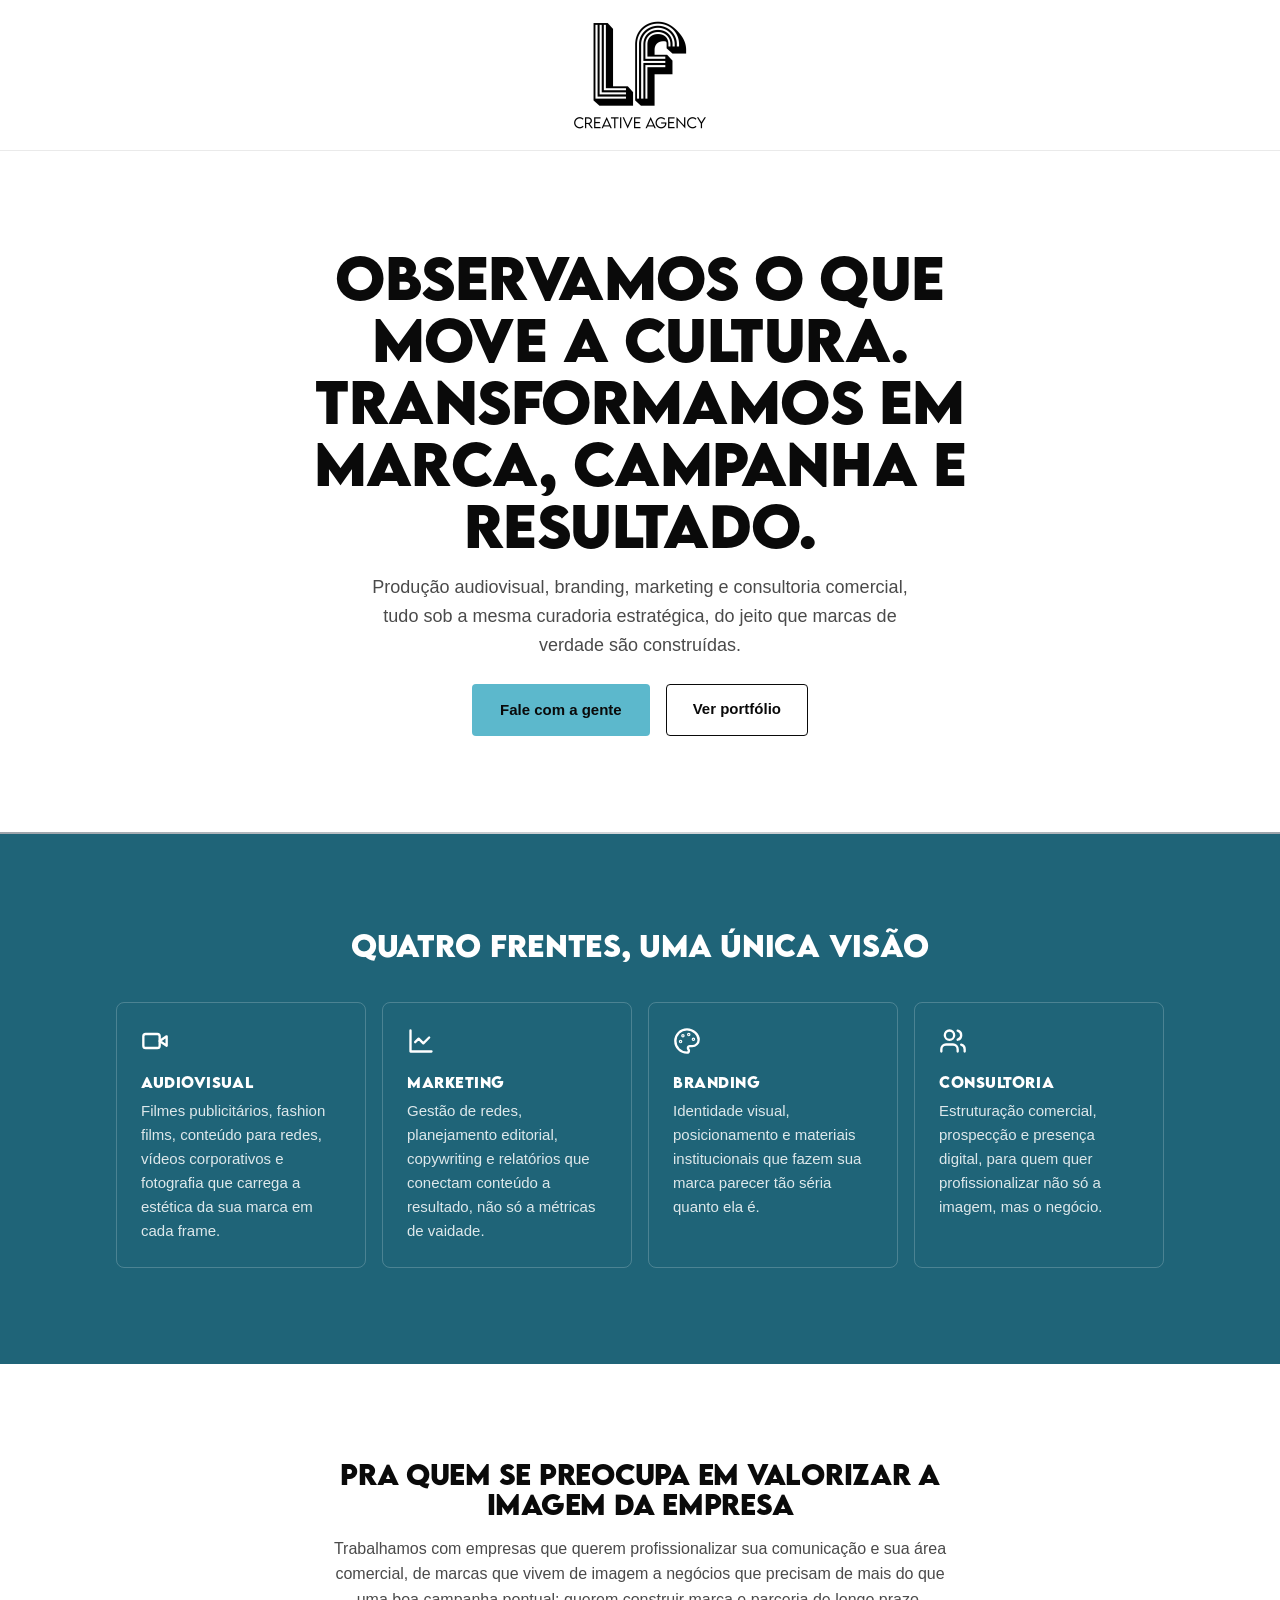
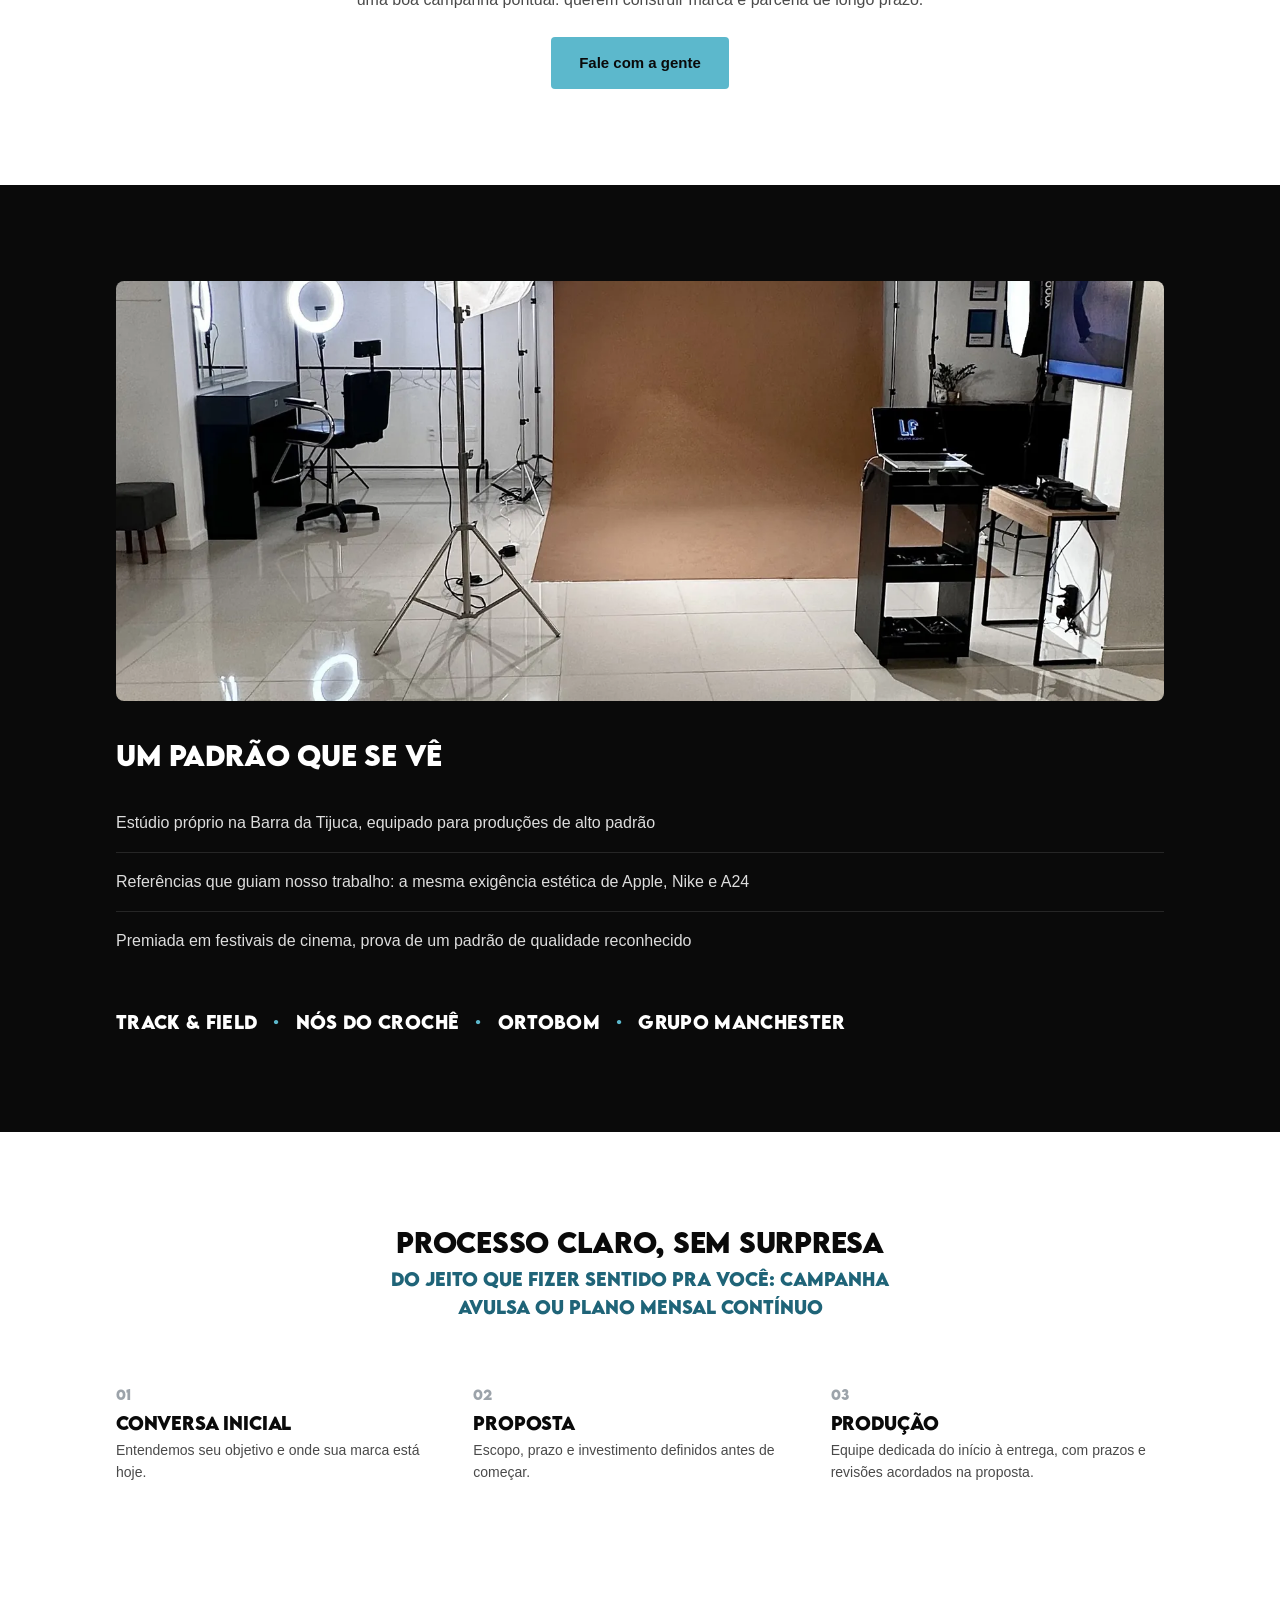
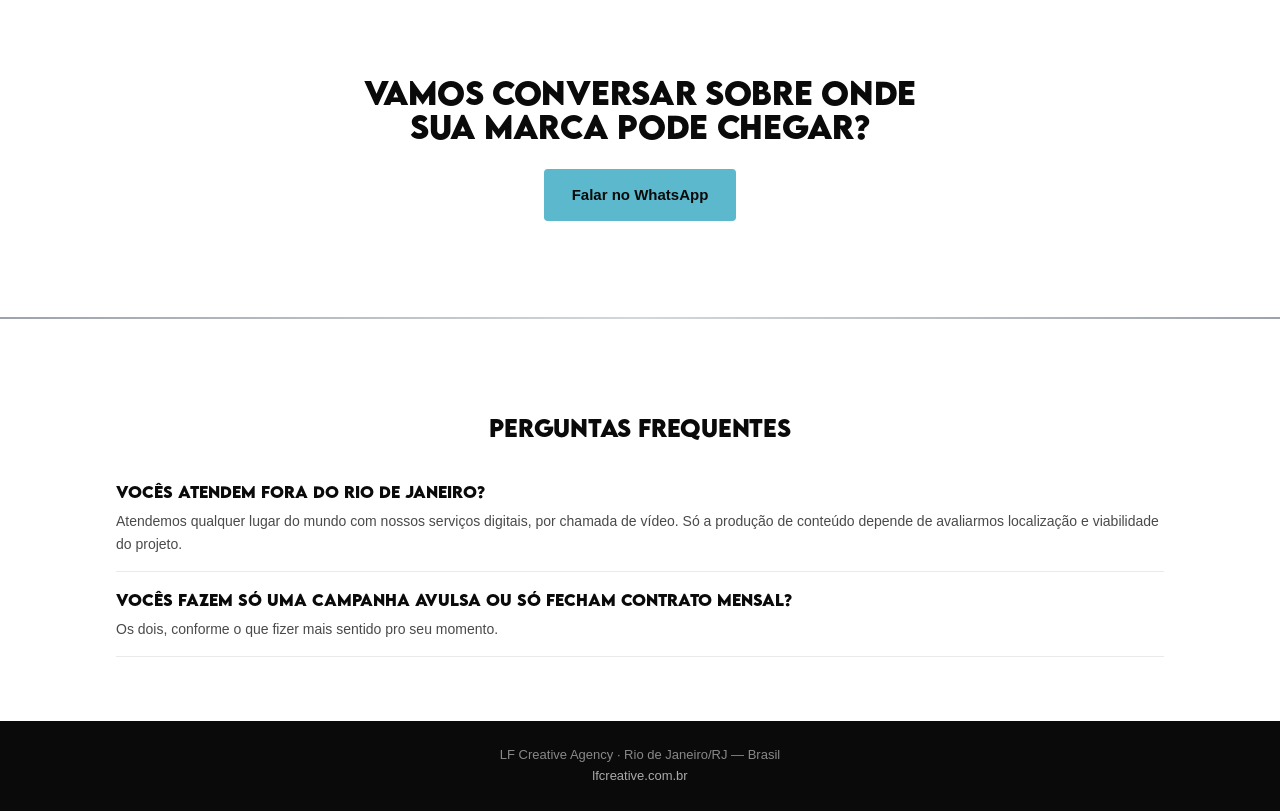
==== commit b4a3d305: "Remove seção LF Flow; seção Serviços com fundo teal e texto branco Co-Authored-By: Claude Sonnet 5 <" ====
--- a/index.html
+++ b/index.html
@@ -132,15 +132,6 @@
   </div>
 </section>
 
-<!-- LF FLOW -->
-<section class="flow">
-  <div class="container">
-    <h2>Não sabe ainda por onde começar?</h2>
-    <p>O LF Flow é a porta de entrada: um plano com guia de posicionamento, roteiros mensais prontos e legendas, pra você organizar suas redes hoje. Quando estiver pronto pra ir além, a gente já vem crescendo junto.</p>
-    <a class="btn" data-cta="flow_conhecer" href="#">Conhecer o LF Flow</a>
-  </div>
-</section>
-
 <!-- CONTATO -->
 <section class="contato">
   <div class="container">
--- a/css/style.css
+++ b/css/style.css
@@ -143,11 +143,12 @@
 
 .card {
   padding: var(--space-3);
-  border: 1px solid var(--color-border);
+  border: 1px solid rgba(255, 255, 255, 0.2); /* borda clara, a cinza original sumiria no fundo escuro */
   border-radius: 8px;
 }
-.card .icon { width: 28px; height: 28px; margin-bottom: var(--space-1); color: var(--color-teal-mid); }
-.card p { font-size: 15px; color: var(--color-text-muted); margin-top: 6px; }
+.card .icon { width: 28px; height: 28px; margin-bottom: var(--space-1); color: var(--color-white); }
+.card .eyebrow { color: var(--color-white); }
+.card p { font-size: 15px; color: rgba(255, 255, 255, 0.85); margin-top: 6px; } /* branco levemente suavizado, mais confortável de ler que branco puro */
 
 /* ============================================
    Header / navegação
@@ -163,11 +164,11 @@
   display: flex;
   align-items: center;
   justify-content: center;
-  padding-top: var(--space-2);
-  padding-bottom: var(--space-2);
+  padding-top: 0;
+  padding-bottom: 0;
 }
 .site-header .logo { display: inline-flex; align-items: center; text-decoration: none; }
-.site-header .logo img { height: 82px; width: auto; display: block; }
+.site-header .logo img { height: 100px; width: auto; display: block; }
 .site-header .btn { padding: 10px 20px; font-size: 14px; }
 
 /* ============================================
@@ -194,8 +195,8 @@
 /* ============================================
    O que fazemos
    ============================================ */
-.servicos { background: var(--color-white); padding: var(--space-6) var(--space-2); }
-.servicos h2 { font-size: 28px; text-align: center; margin-bottom: var(--space-4); }
+.servicos { background: var(--color-teal-mid); padding: var(--space-6) var(--space-2); }
+.servicos h2 { font-size: 28px; text-align: center; margin-bottom: var(--space-4); color: var(--color-white); }
 .grid-servicos {
   display: grid;
   grid-template-columns: 1fr;
@@ -265,13 +266,6 @@
 .step p { font-size: 14px; color: var(--color-text-muted); }
 
 /* ============================================
-   LF Flow (teal sólido — separado do premium)
-   ============================================ */
-.flow { background: var(--color-teal-deep); color: var(--color-white); text-align: center; padding: var(--space-6) var(--space-2); }
-.flow h2 { font-size: 28px; margin-bottom: var(--space-2); }
-.flow p { max-width: 560px; margin: 0 auto var(--space-3); color: #E6F2F5; }
-
-/* ============================================
    Contato / Fechamento
    ============================================ */
 .contato { background: var(--color-white); text-align: center; padding: var(--space-6) var(--space-2); }
@@ -307,6 +301,7 @@
   .grid-servicos { grid-template-columns: repeat(2, 1fr); }
   .steps { grid-template-columns: repeat(3, 1fr); }
   .hero { padding: var(--space-6) var(--space-4); }
+  .site-header .logo img { height: 150px; }
 }
 
 /* Desktop (~1200px) */
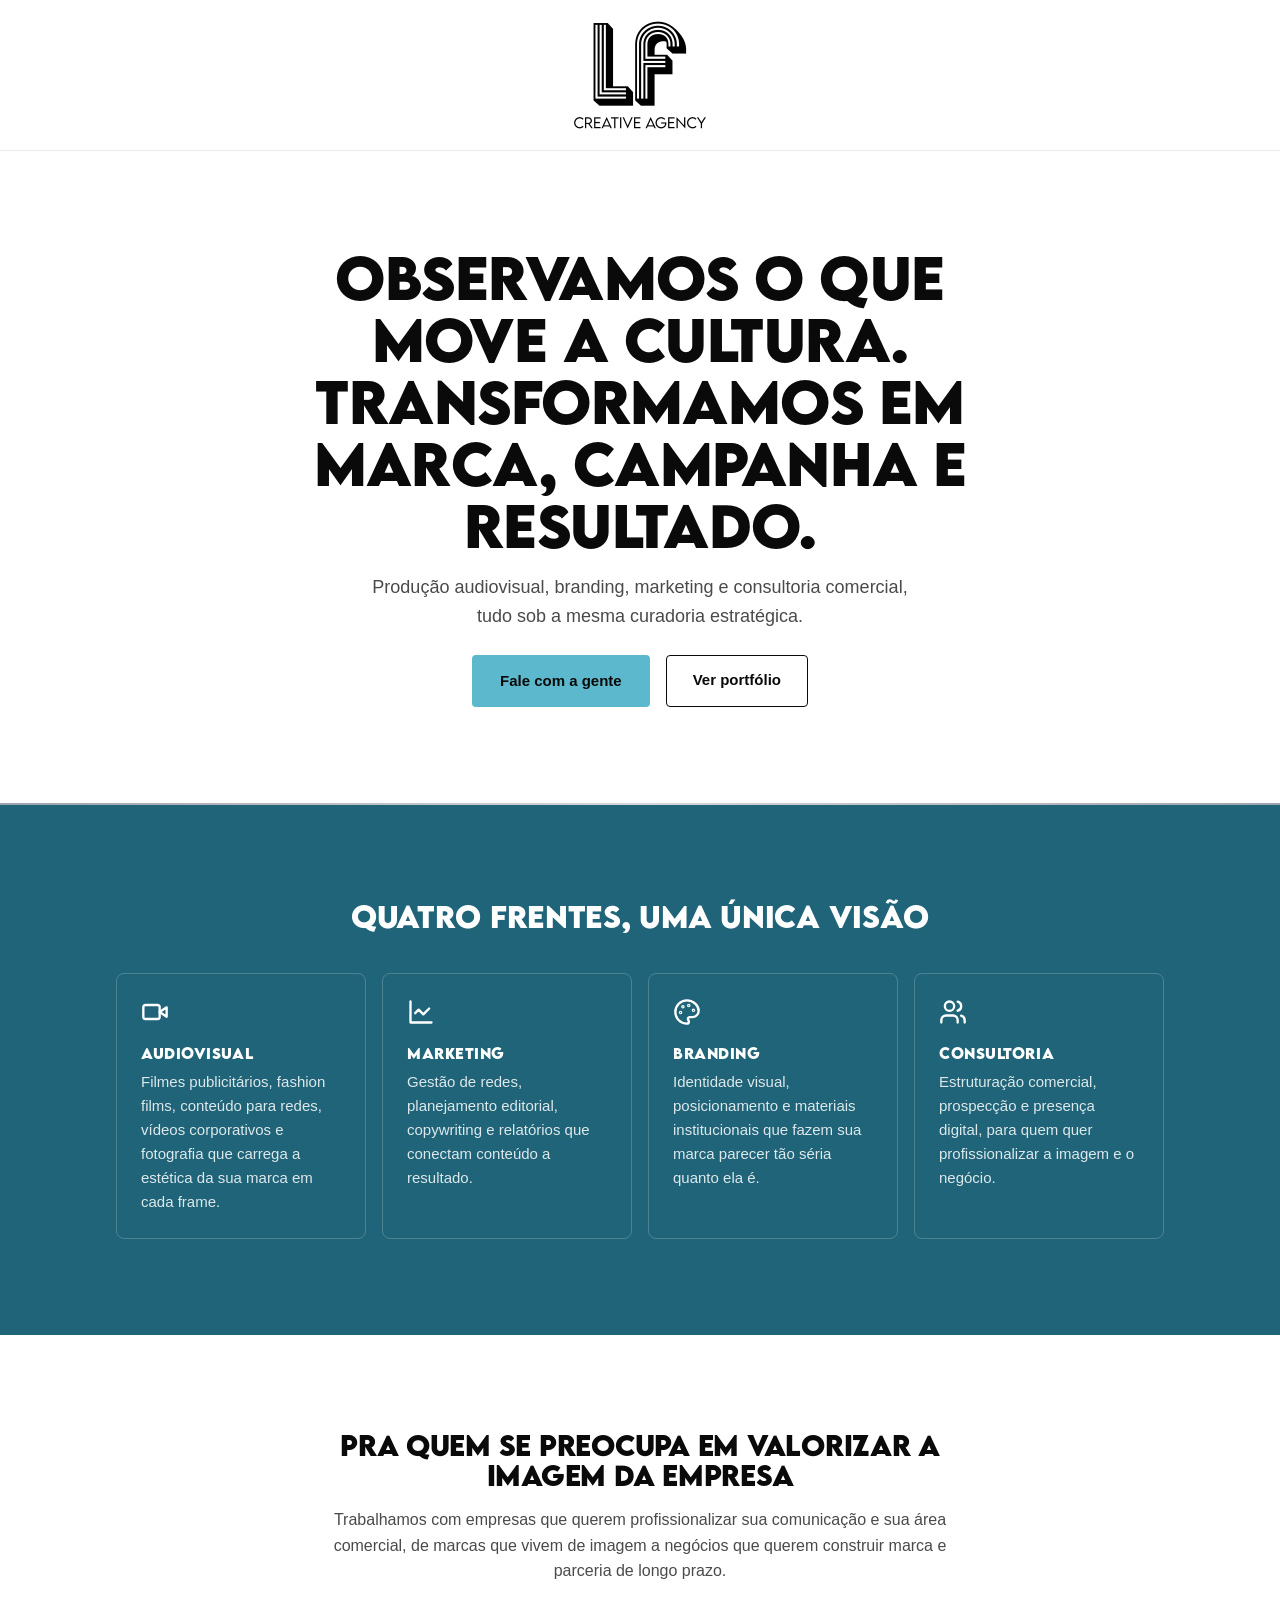
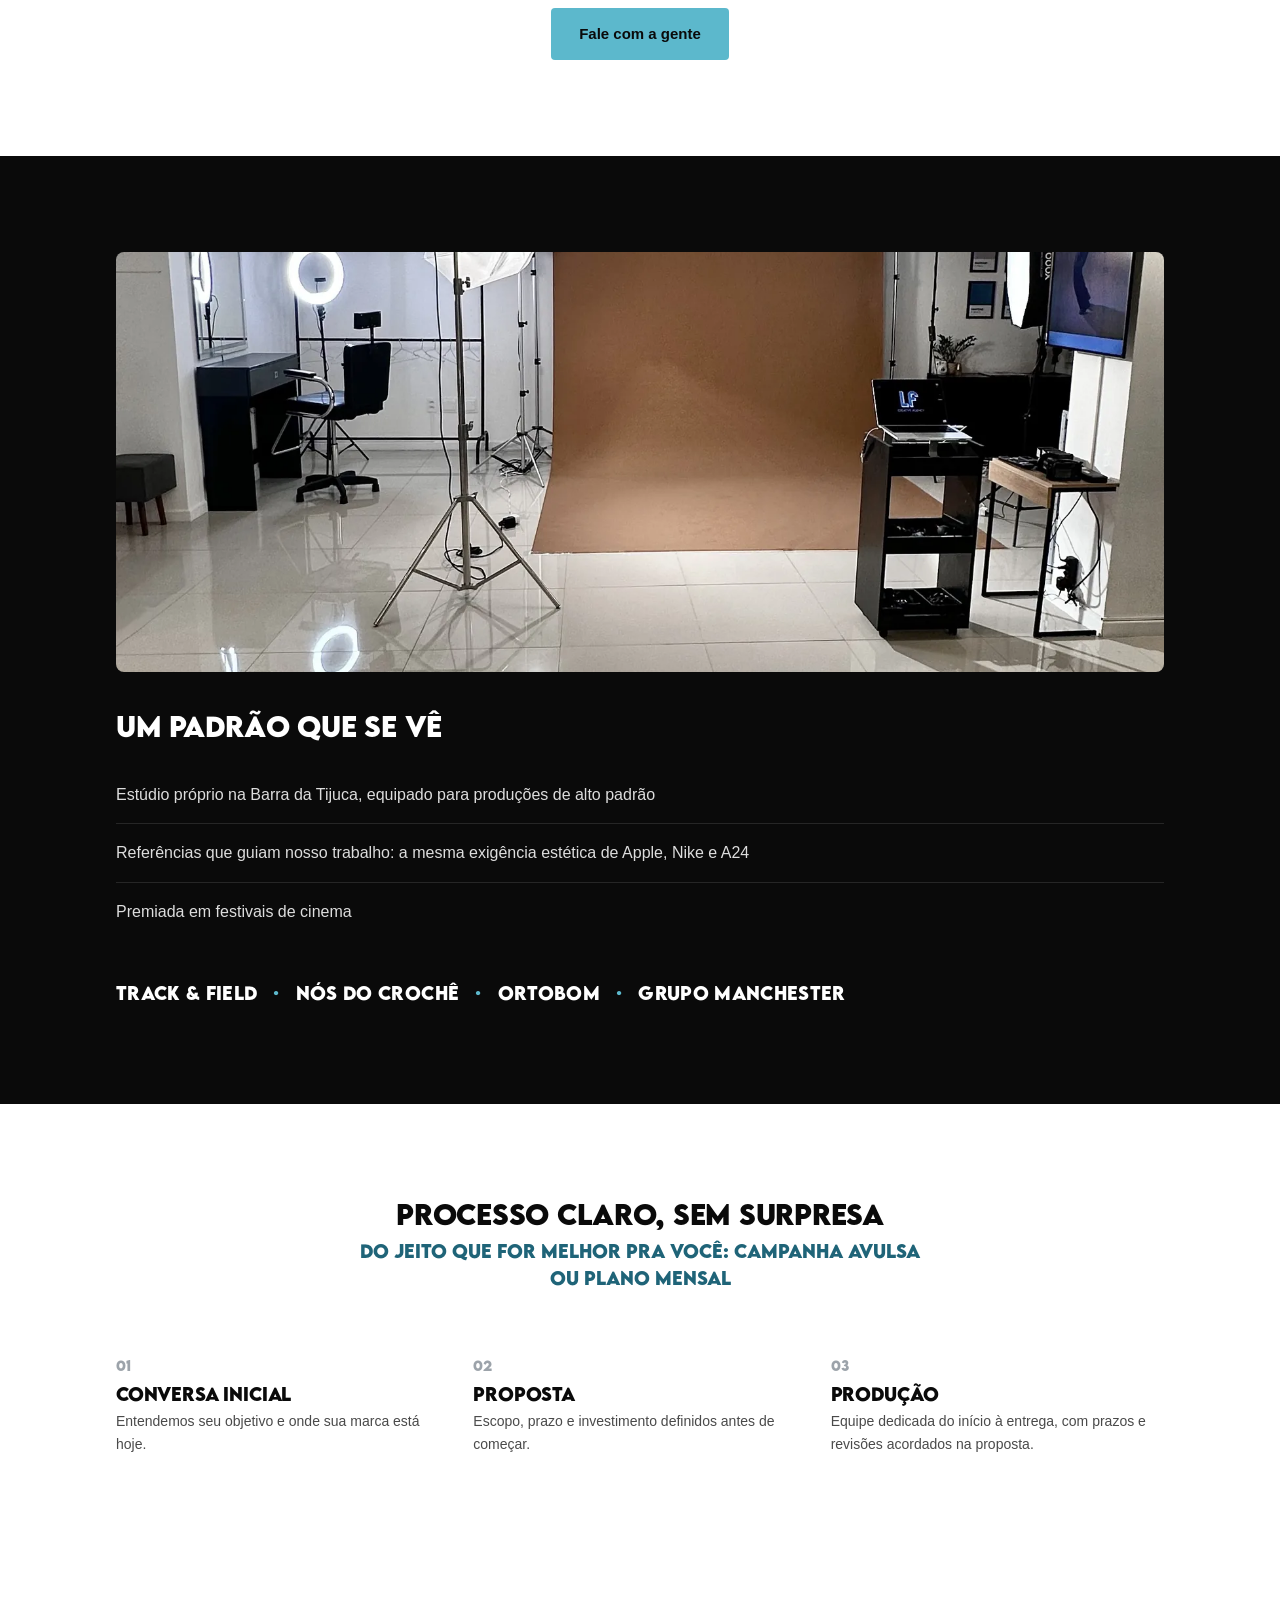
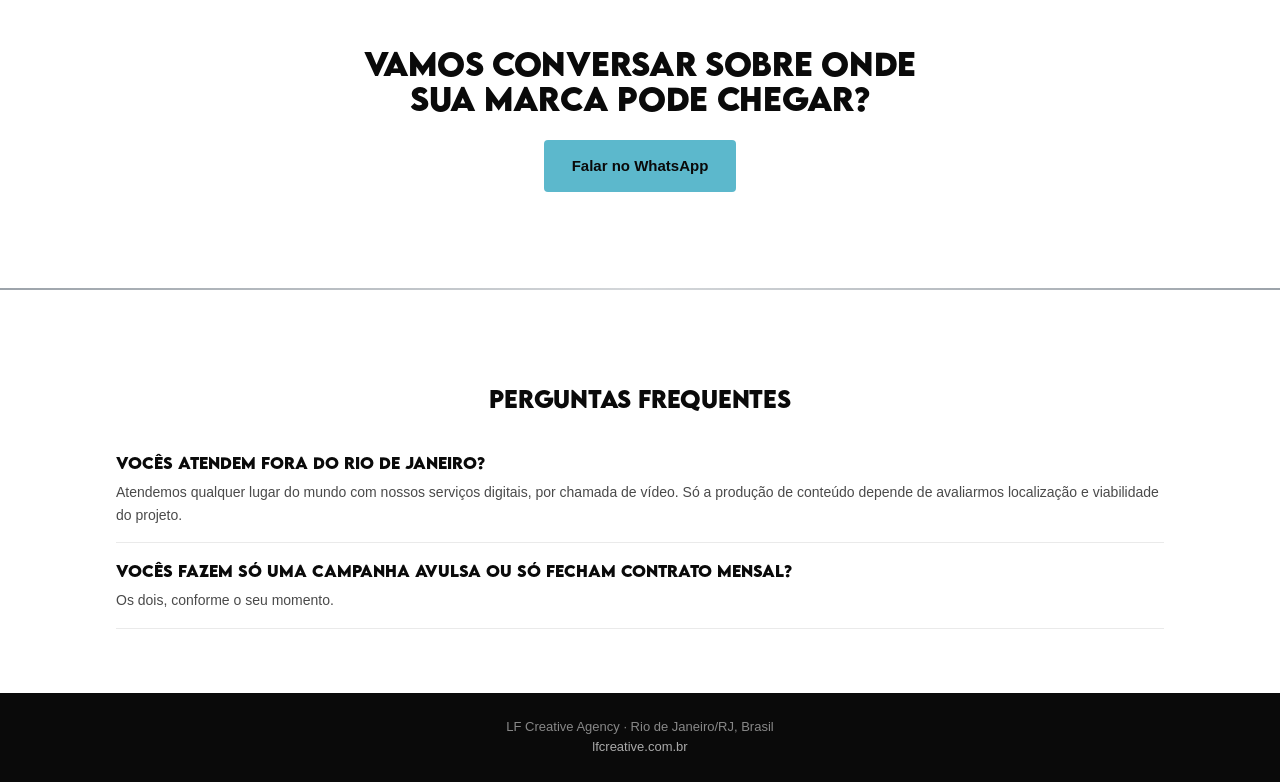
==== commit 1785acf1: "Copy: remove travessões, contrastes binários e frases de enchimento Co-Authored-By: Claude Opus 5.5 " ====
--- a/index.html
+++ b/index.html
@@ -3,7 +3,7 @@
 <head>
 <meta charset="UTF-8">
 <meta name="viewport" content="width=device-width, initial-scale=1.0">
-<title>LF Creative Agency — Observamos o que move a cultura</title>
+<title>LF Creative Agency: observamos o que move a cultura</title>
 <meta name="description" content="Produção audiovisual, branding, marketing e consultoria comercial para marcas que querem construir presença de verdade. Fale com a LF Creative.">
 
 <!-- Open Graph -->
@@ -40,7 +40,7 @@
 <section class="hero">
   <div class="container">
     <h1>Observamos o que move a cultura. Transformamos em marca, campanha e resultado.</h1>
-    <p>Produção audiovisual, branding, marketing e consultoria comercial, tudo sob a mesma curadoria estratégica, do jeito que marcas de verdade são construídas.</p>
+    <p>Produção audiovisual, branding, marketing e consultoria comercial, tudo sob a mesma curadoria estratégica.</p>
     <div class="actions">
       <a class="btn" data-cta="hero_whatsapp" href="https://wa.me/5521990939118?text=Ol%C3%A1%2C%20vim%20pelo%20site%20e%20quero%20saber%20mais%20sobre%20a%20LF%20Creative" target="_blank" rel="noopener">Fale com a gente</a>
       <a class="btn-outline" data-cta="hero_portfolio" href="#prova">Ver portfólio</a>
@@ -63,7 +63,7 @@
       <div class="card">
         <svg class="icon" viewBox="0 0 24 24" fill="none" stroke="currentColor" stroke-width="2" stroke-linecap="round" stroke-linejoin="round" aria-hidden="true"><path d="M3 3v18h18"/><path d="m19 9-5 5-4-4-3 3"/></svg>
         <div class="eyebrow">Marketing</div>
-        <p>Gestão de redes, planejamento editorial, copywriting e relatórios que conectam conteúdo a resultado, não só a métricas de vaidade.</p>
+        <p>Gestão de redes, planejamento editorial, copywriting e relatórios que conectam conteúdo a resultado.</p>
       </div>
       <div class="card">
         <svg class="icon" viewBox="0 0 24 24" fill="none" stroke="currentColor" stroke-width="2" stroke-linecap="round" stroke-linejoin="round" aria-hidden="true"><circle cx="13.5" cy="6.5" r=".5"/><circle cx="17.5" cy="10.5" r=".5"/><circle cx="8.5" cy="7.5" r=".5"/><circle cx="6.5" cy="12.5" r=".5"/><path d="M12 2C6.5 2 2 6.5 2 12s4.5 10 10 10c.926 0 1.648-.746 1.648-1.688 0-.437-.18-.835-.437-1.125-.29-.289-.438-.652-.438-1.125a1.64 1.64 0 0 1 1.668-1.668h1.996c3.051 0 5.555-2.503 5.555-5.554C22 6.5 17.5 2 12 2Z"/></svg>
@@ -73,7 +73,7 @@
       <div class="card">
         <svg class="icon" viewBox="0 0 24 24" fill="none" stroke="currentColor" stroke-width="2" stroke-linecap="round" stroke-linejoin="round" aria-hidden="true"><path d="M16 21v-2a4 4 0 0 0-4-4H6a4 4 0 0 0-4 4v2"/><circle cx="9" cy="7" r="4"/><path d="M22 21v-2a4 4 0 0 0-3-3.87"/><path d="M16 3.13a4 4 0 0 1 0 7.75"/></svg>
         <div class="eyebrow">Consultoria</div>
-        <p>Estruturação comercial, prospecção e presença digital, para quem quer profissionalizar não só a imagem, mas o negócio.</p>
+        <p>Estruturação comercial, prospecção e presença digital, para quem quer profissionalizar a imagem e o negócio.</p>
       </div>
     </div>
   </div>
@@ -83,7 +83,7 @@
 <section class="pra-quem">
   <div class="container">
     <h2>Pra quem se preocupa em valorizar a imagem da empresa</h2>
-    <p>Trabalhamos com empresas que querem profissionalizar sua comunicação e sua área comercial, de marcas que vivem de imagem a negócios que precisam de mais do que uma boa campanha pontual: querem construir marca e parceria de longo prazo.</p>
+    <p>Trabalhamos com empresas que querem profissionalizar sua comunicação e sua área comercial, de marcas que vivem de imagem a negócios que querem construir marca e parceria de longo prazo.</p>
     <a class="btn" data-cta="pra_quem_whatsapp" href="https://wa.me/5521990939118?text=Ol%C3%A1%2C%20vim%20pelo%20site%20e%20quero%20saber%20mais%20sobre%20a%20LF%20Creative" target="_blank" rel="noopener">Fale com a gente</a>
   </div>
 </section>
@@ -96,7 +96,7 @@
     <ul>
       <li>Estúdio próprio na Barra da Tijuca, equipado para produções de alto padrão</li>
       <li>Referências que guiam nosso trabalho: a mesma exigência estética de Apple, Nike e A24</li>
-      <li>Premiada em festivais de cinema, prova de um padrão de qualidade reconhecido</li>
+      <li>Premiada em festivais de cinema</li>
     </ul>
     <div class="brands">
       <span>Track &amp; Field</span><span class="sep">·</span>
@@ -111,7 +111,7 @@
 <section class="funciona">
   <div class="container">
     <h2>Processo claro, sem surpresa</h2>
-    <p class="destaque">Do jeito que fizer sentido pra você: campanha avulsa ou plano mensal contínuo</p>
+    <p class="destaque">Do jeito que for melhor pra você: campanha avulsa ou plano mensal</p>
     <div class="steps">
       <div class="step">
         <div class="num">01</div>
@@ -152,14 +152,14 @@
     </div>
     <div class="faq-item">
       <strong>Vocês fazem só uma campanha avulsa ou só fecham contrato mensal?</strong>
-      <p>Os dois, conforme o que fizer mais sentido pro seu momento.</p>
+      <p>Os dois, conforme o seu momento.</p>
     </div>
   </div>
 </section>
 
 <footer class="site-footer">
   <div class="container">
-    <p>LF Creative Agency &middot; Rio de Janeiro/RJ &mdash; Brasil</p>
+    <p>LF Creative Agency &middot; Rio de Janeiro/RJ, Brasil</p>
     <p><a href="https://lfcreative.com.br">lfcreative.com.br</a></p>
   </div>
 </footer>
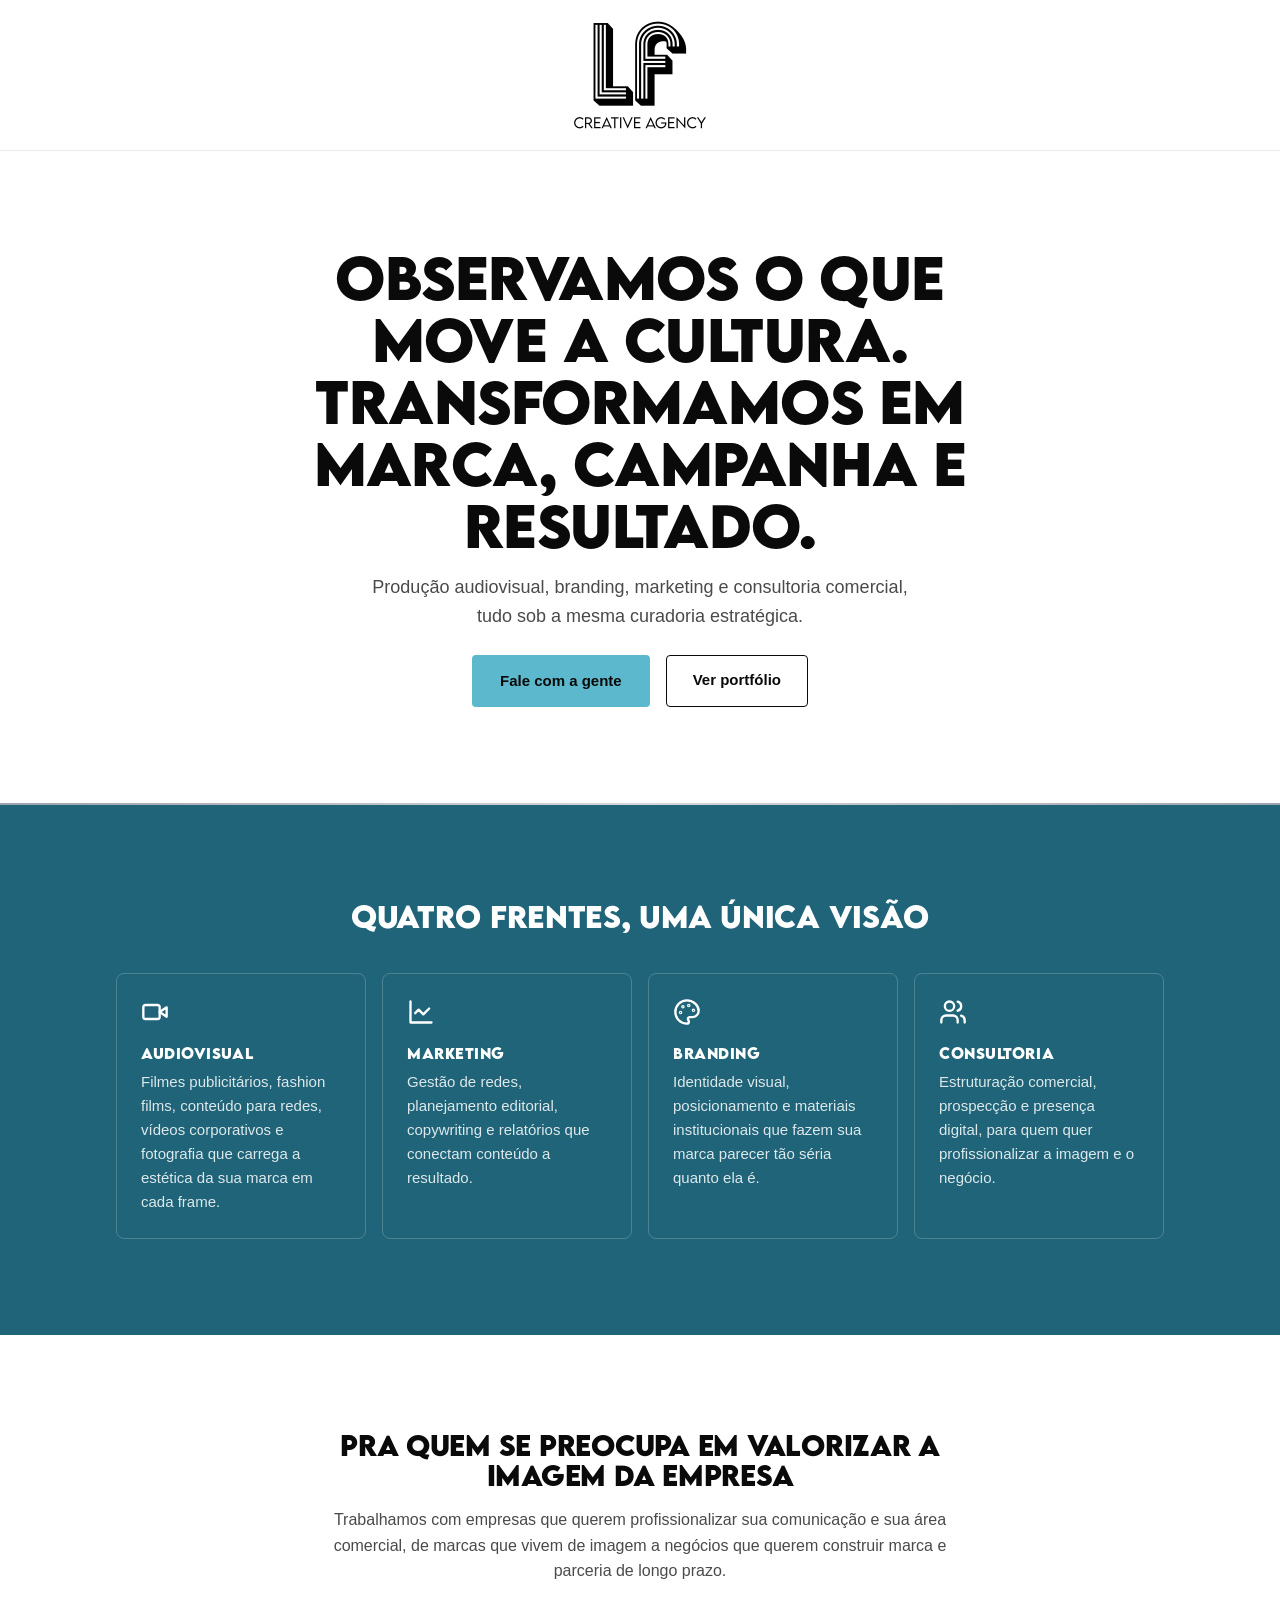
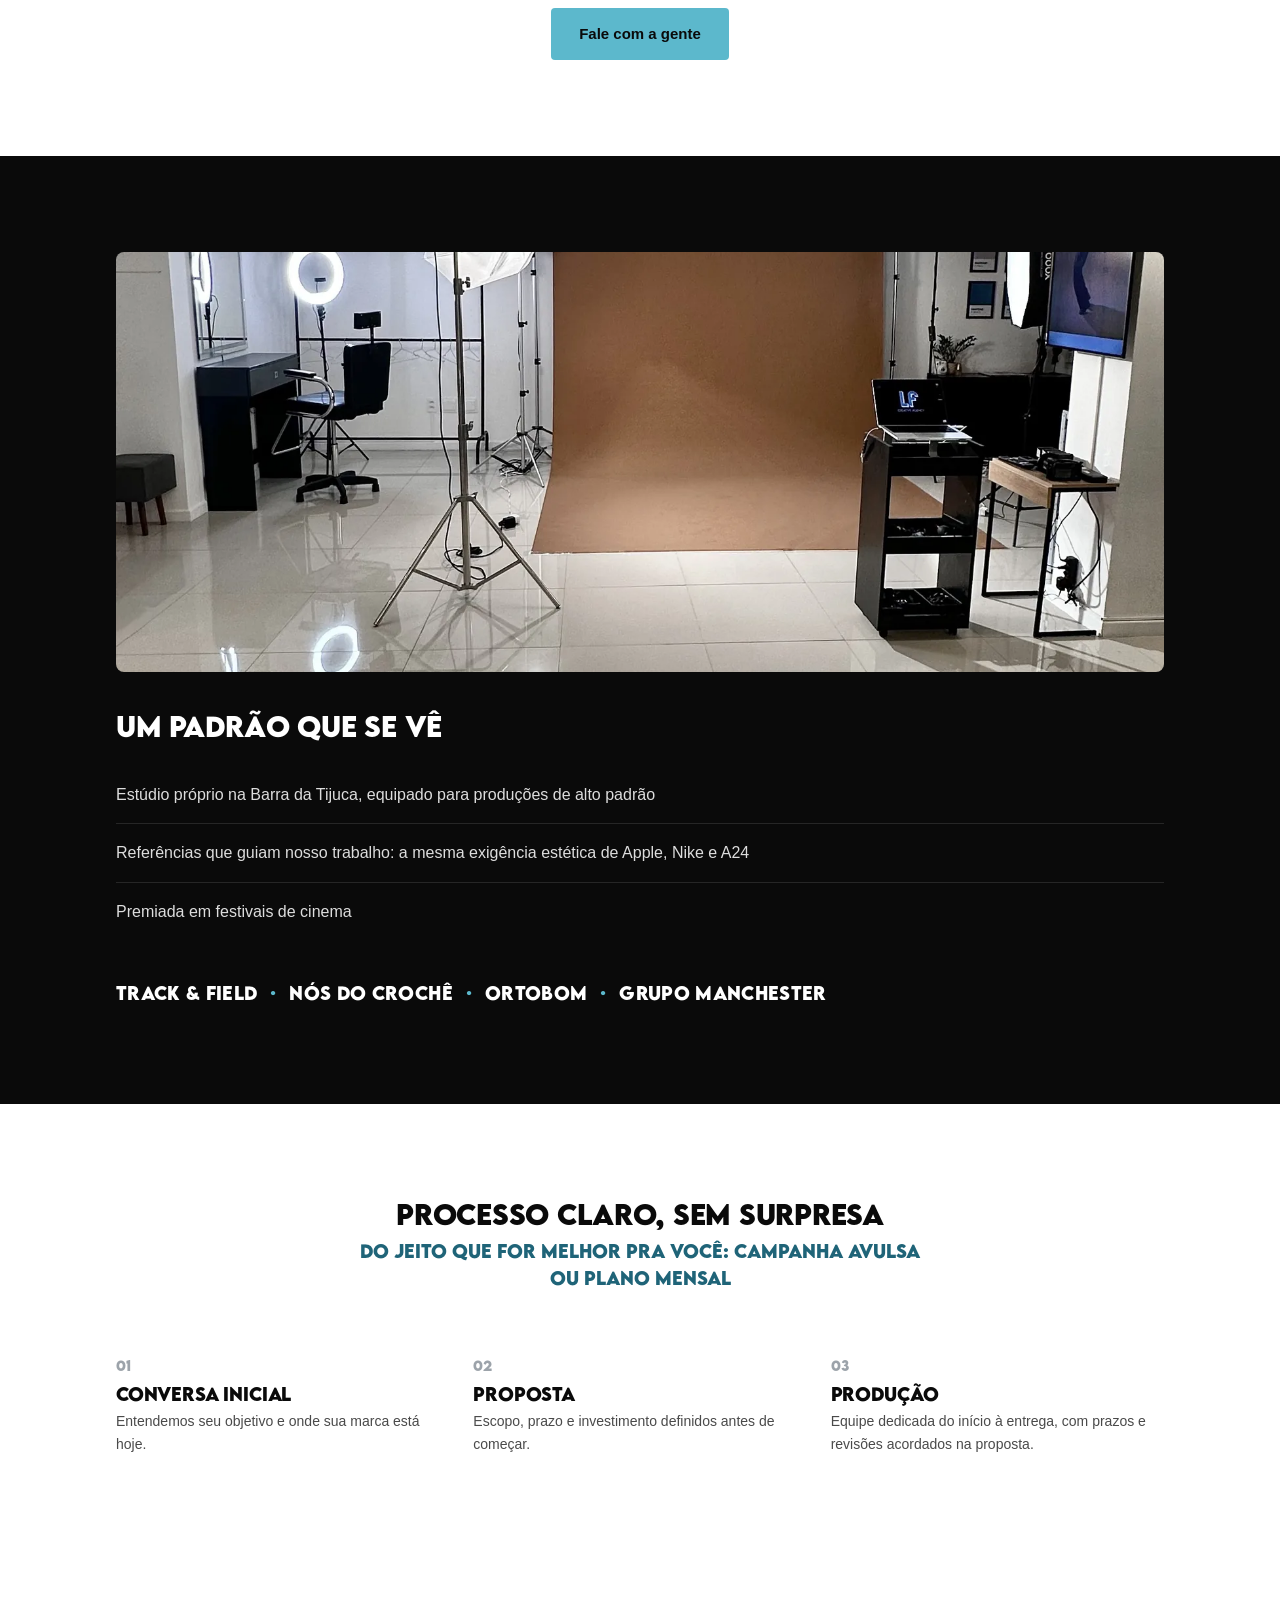
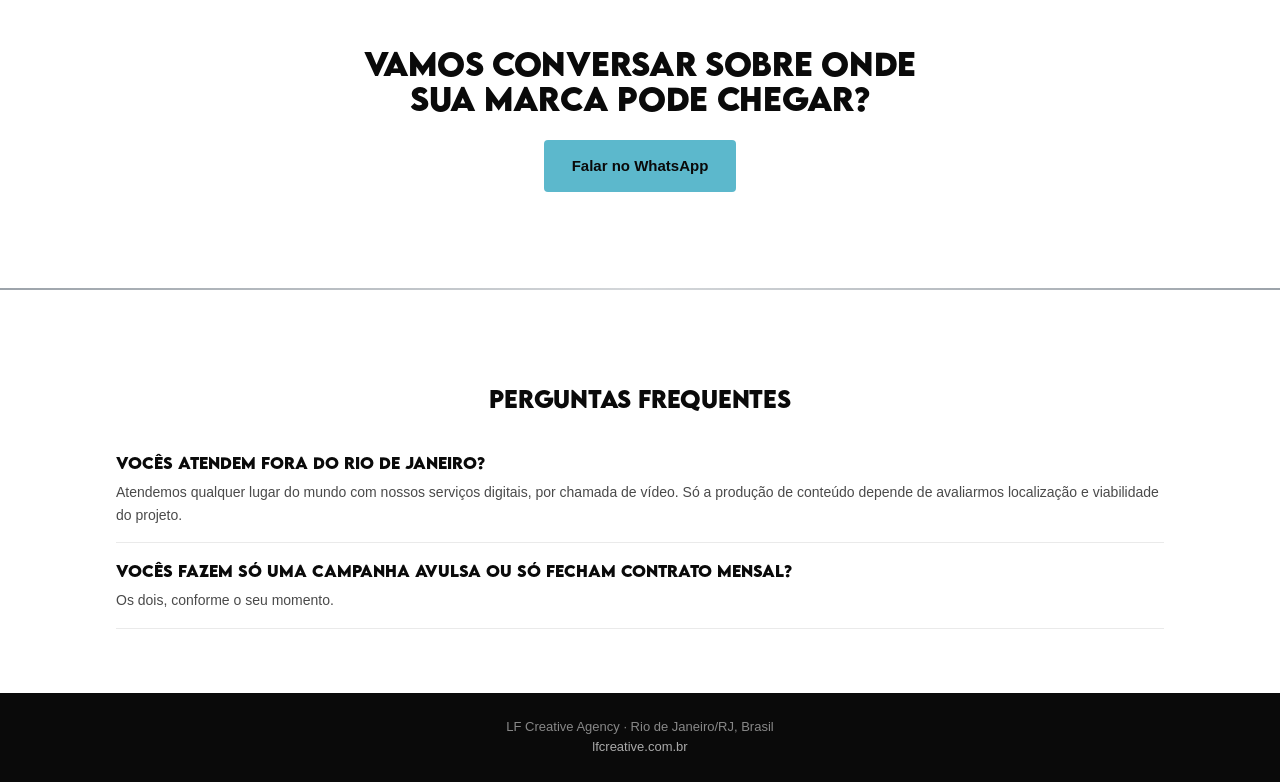
==== commit 1b30fc3a: "Versão no link do style.css para o navegador não usar CSS antigo em cache Co-Authored-By: Claude Opu" ====
--- a/index.html
+++ b/index.html
@@ -17,7 +17,7 @@
 <link rel="icon" type="image/png" sizes="32x32" href="favicon-32x32.png">
 <link rel="icon" type="image/png" sizes="16x16" href="favicon-16x16.png">
 <link rel="apple-touch-icon" sizes="180x180" href="apple-touch-icon.png">
-<link rel="stylesheet" href="css/style.css">
+<link rel="stylesheet" href="css/style.css?v=2026-10-04">
 
 <!-- Fonte de corpo (General Sans, via Fontshare) -->
 <link rel="preconnect" href="https://api.fontshare.com">
--- a/css/style.css
+++ b/css/style.css
@@ -238,9 +238,21 @@
   letter-spacing: .02em;
   display: flex;
   flex-wrap: wrap;
-  gap: var(--space-2);
-}
-.prova .brands span.sep { color: var(--color-cyan); }
+  gap: var(--space-2) 0;
+  /* O separador vive no ::before de cada nome; o recorte esconde o que cairia no início da linha */
+  margin-left: -32px;
+  clip-path: inset(0 0 0 32px);
+}
+.prova .brands span.sep { display: none; }
+.prova .brands span:not(.sep) { position: relative; padding-left: 32px; }
+.prova .brands span:not(.sep)::before {
+  content: "·";
+  position: absolute;
+  left: 0;
+  width: 32px;
+  text-align: center;
+  color: var(--color-cyan);
+}
 
 /* ============================================
    Como funciona
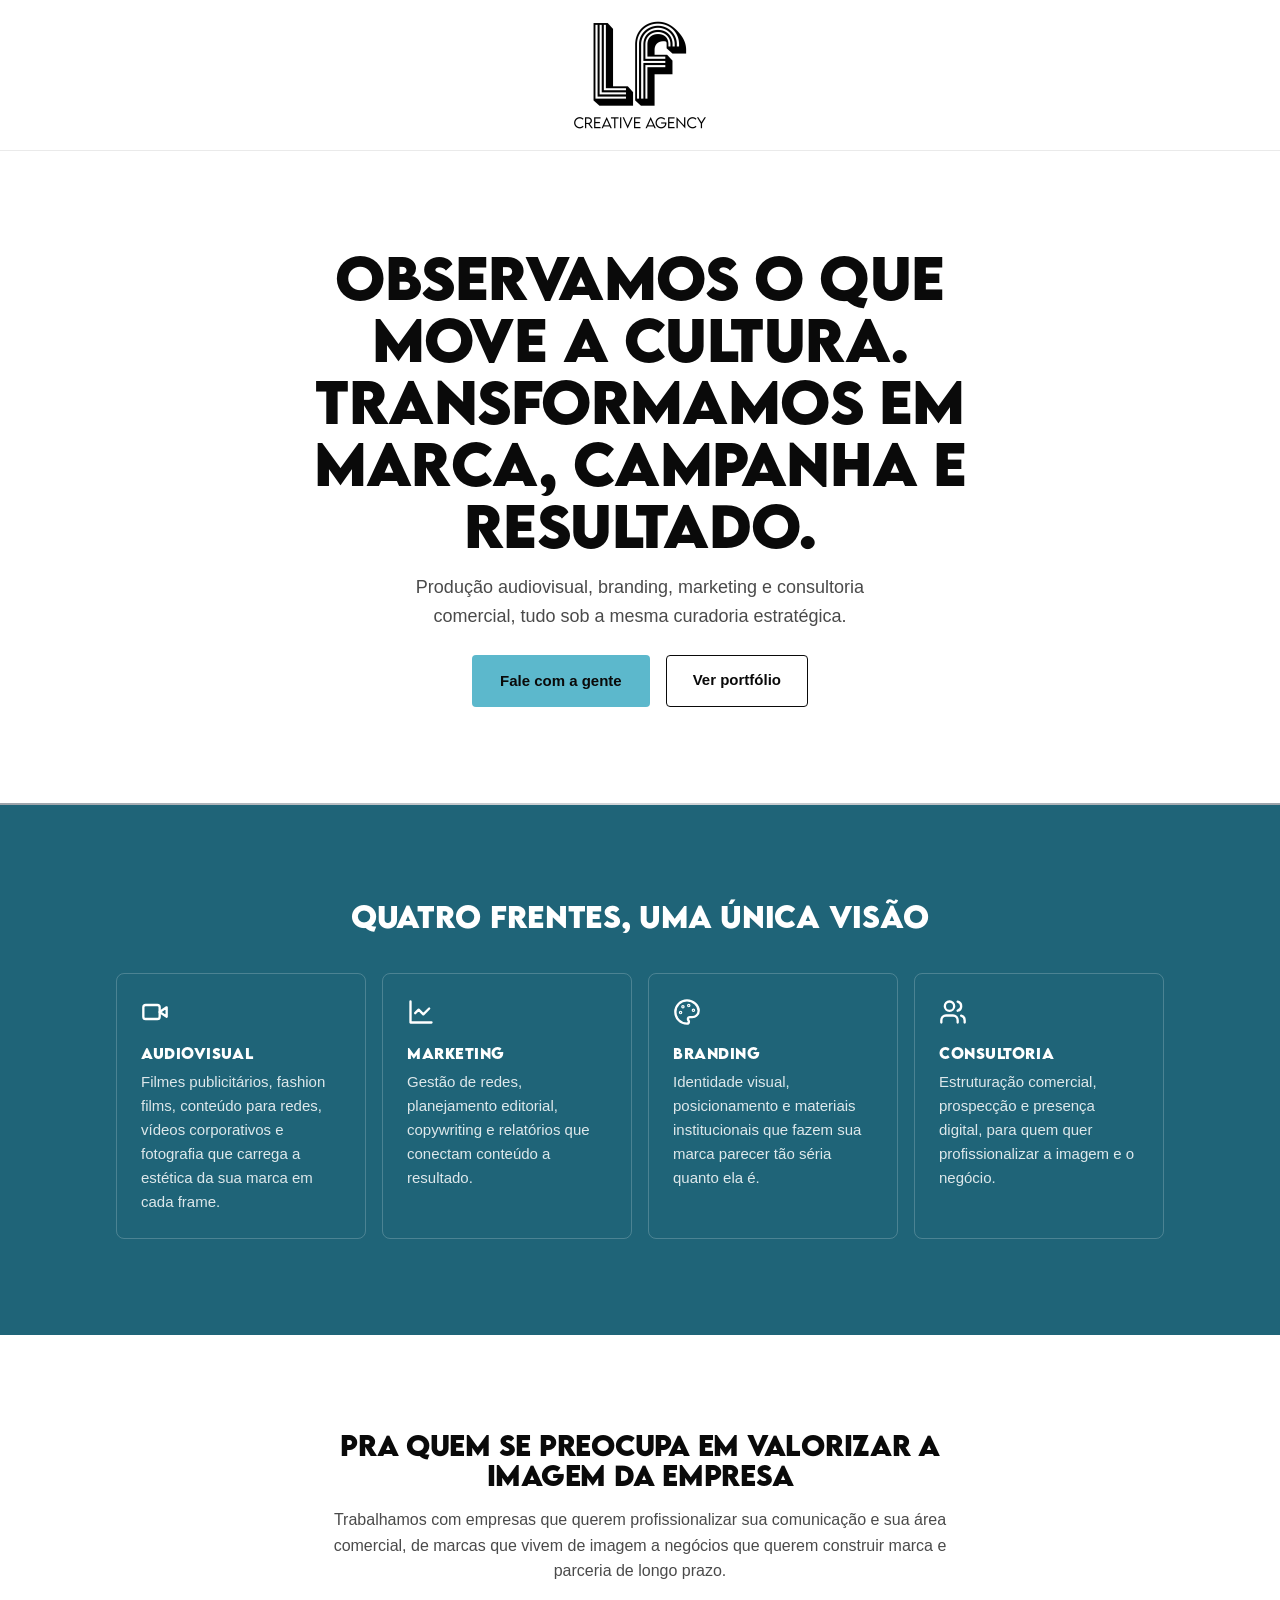
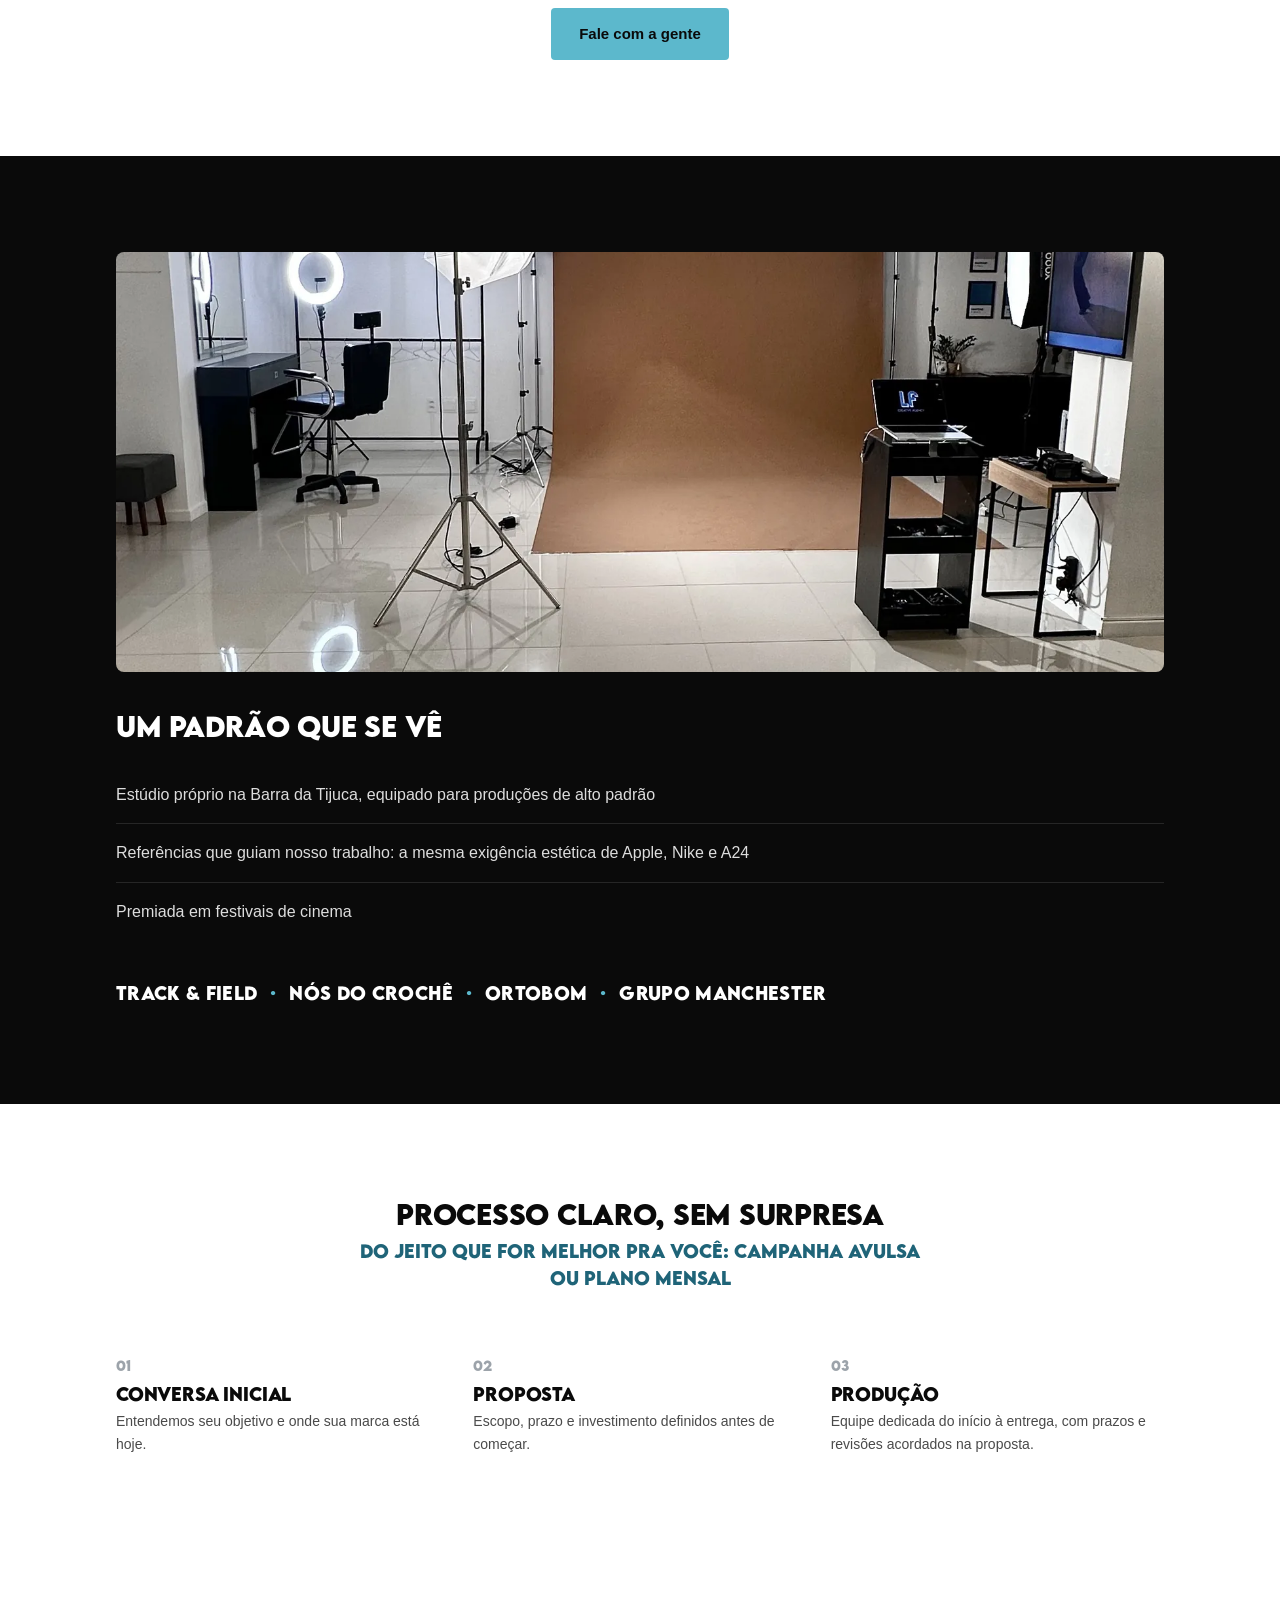
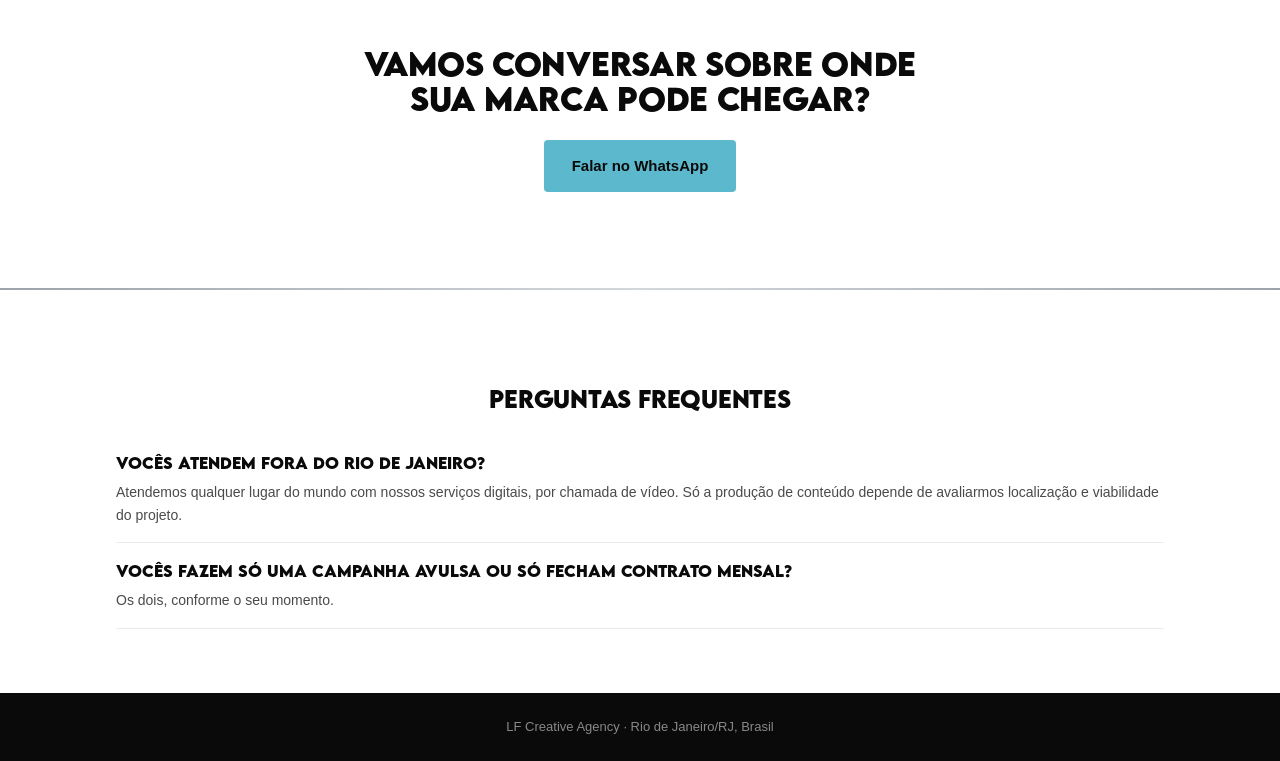
==== commit cfde3213: "Quebra de linha equilibrada no hero e no título da prova; remove link do rodapé Co-Authored-By: Clau" ====
--- a/index.html
+++ b/index.html
@@ -17,7 +17,7 @@
 <link rel="icon" type="image/png" sizes="32x32" href="favicon-32x32.png">
 <link rel="icon" type="image/png" sizes="16x16" href="favicon-16x16.png">
 <link rel="apple-touch-icon" sizes="180x180" href="apple-touch-icon.png">
-<link rel="stylesheet" href="css/style.css?v=2026-10-04">
+<link rel="stylesheet" href="css/style.css?v=2026-10-04b">
 
 <!-- Fonte de corpo (General Sans, via Fontshare) -->
 <link rel="preconnect" href="https://api.fontshare.com">
@@ -160,7 +160,6 @@
 <footer class="site-footer">
   <div class="container">
     <p>LF Creative Agency &middot; Rio de Janeiro/RJ, Brasil</p>
-    <p><a href="https://lfcreative.com.br">lfcreative.com.br</a></p>
   </div>
 </footer>
 
--- a/css/style.css
+++ b/css/style.css
@@ -185,6 +185,7 @@
   margin: 0 auto var(--space-2);
 }
 .hero p {
+  text-wrap: balance;
   font-size: 18px;
   color: var(--color-text-muted);
   max-width: 560px;
@@ -221,7 +222,7 @@
   border-radius: 8px;
   margin-bottom: var(--space-4);
 }
-.prova h2 { font-size: 26px; margin-bottom: var(--space-3); color: var(--color-white); }
+.prova h2 { font-size: 26px; margin-bottom: var(--space-3); color: var(--color-white); text-wrap: balance; }
 .prova ul { list-style: none; }
 .prova li {
   padding: var(--space-2) 0;
@@ -302,7 +303,6 @@
   padding: var(--space-3) var(--space-2);
   font-size: 13px;
 }
-.site-footer a { color: #AAA; text-decoration: none; }
 
 /* ============================================
    Responsivo — mobile-first
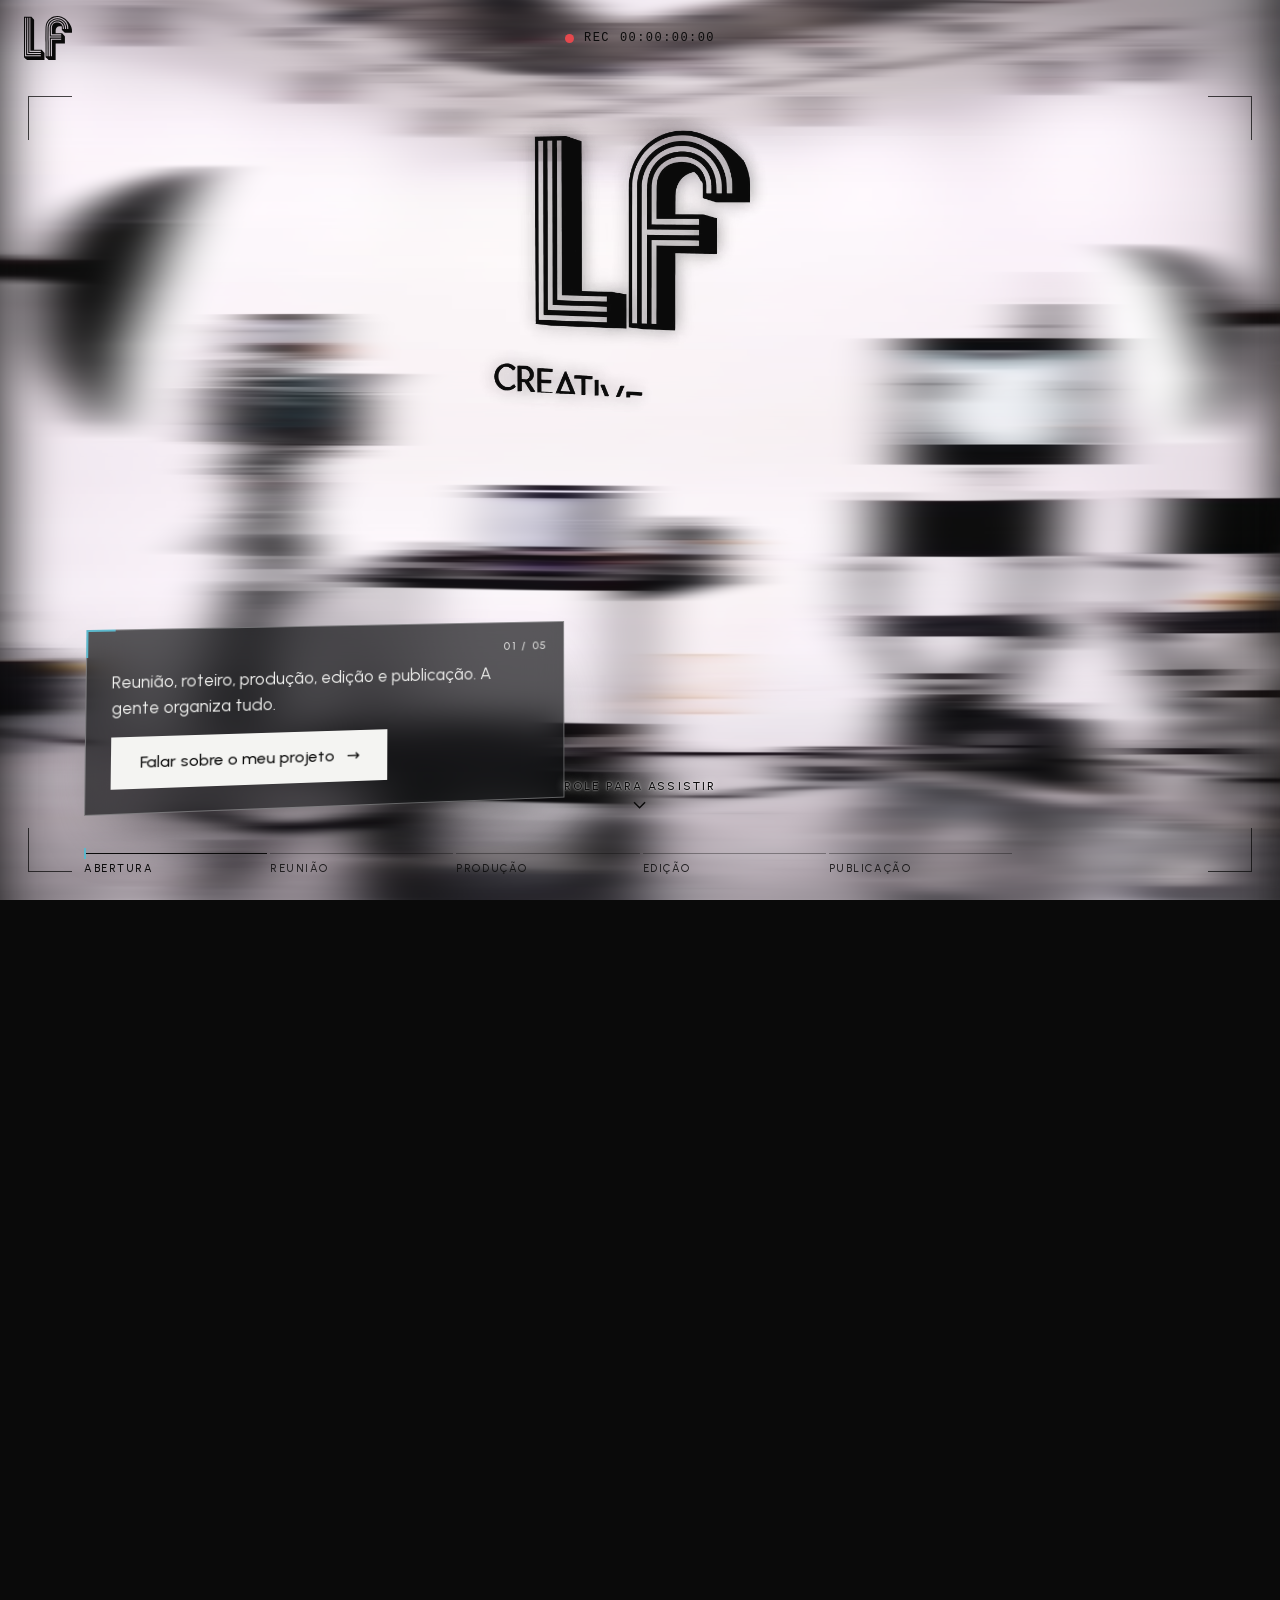
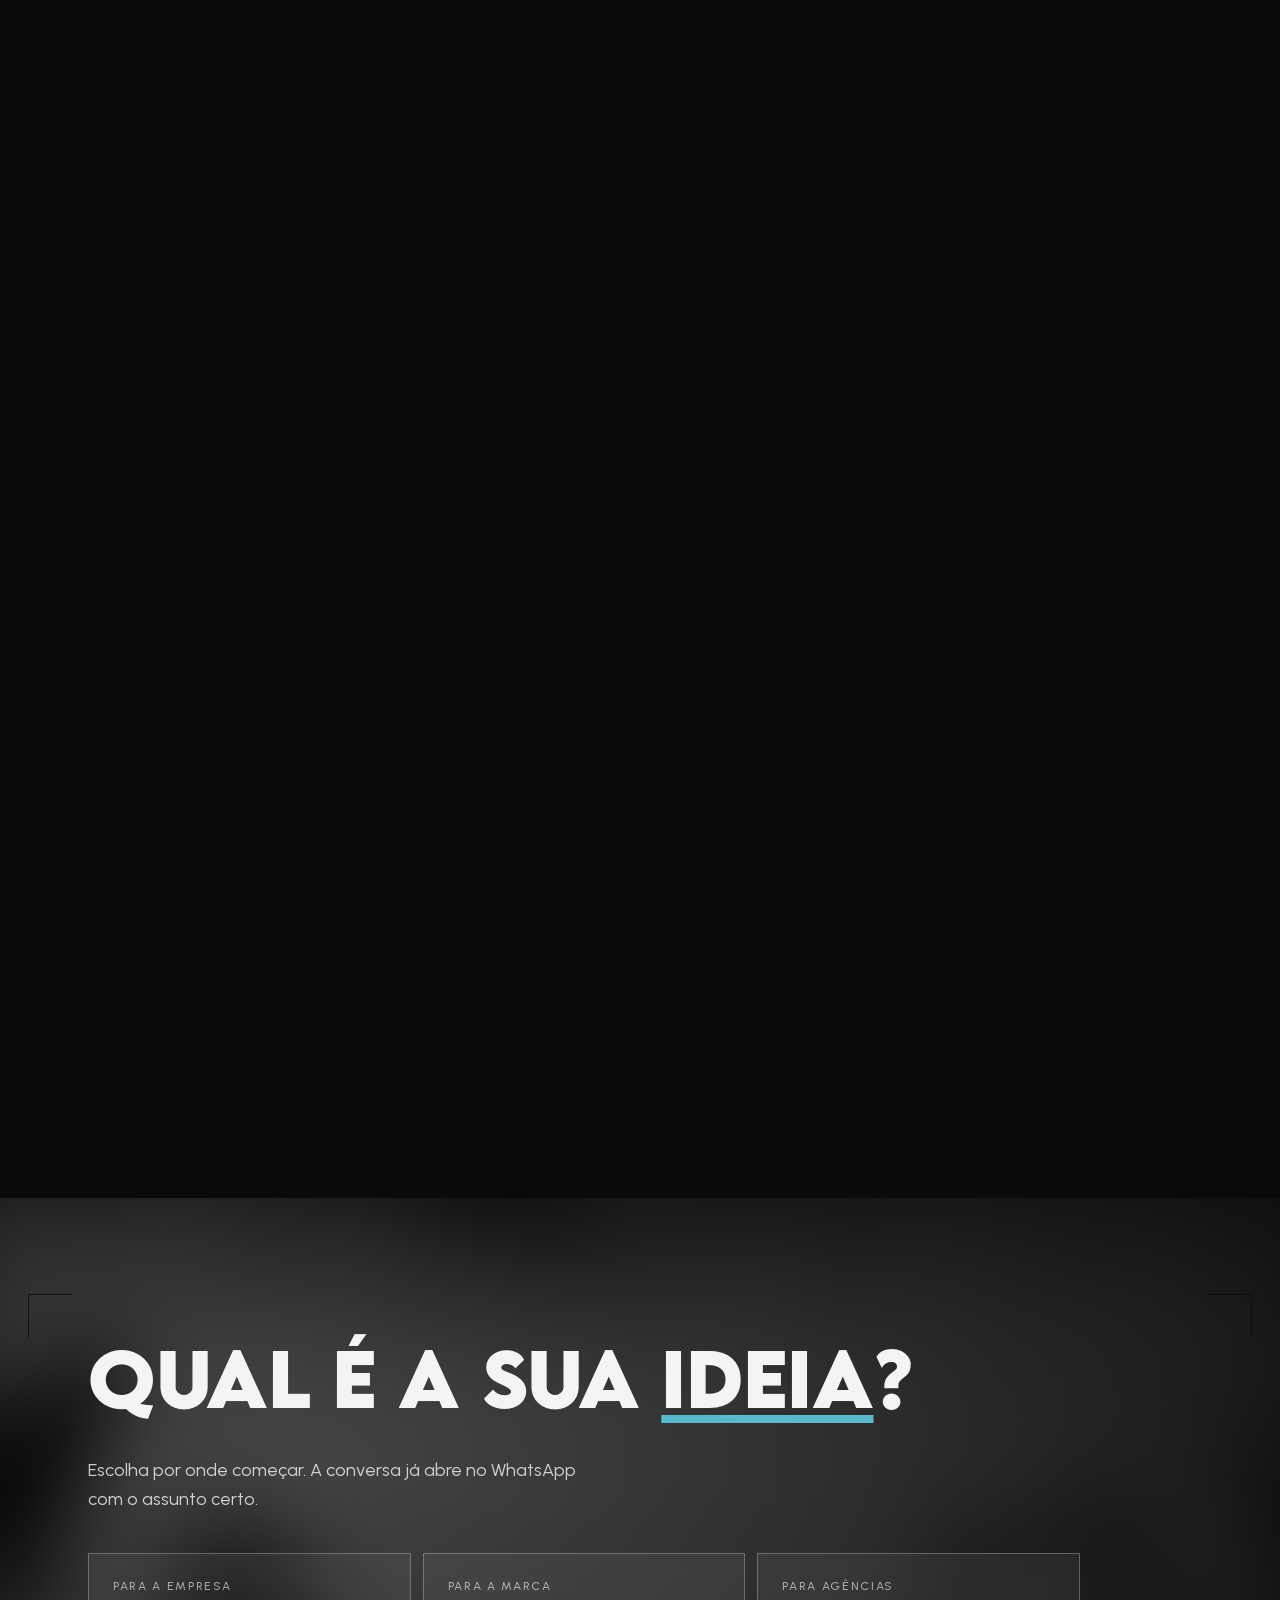
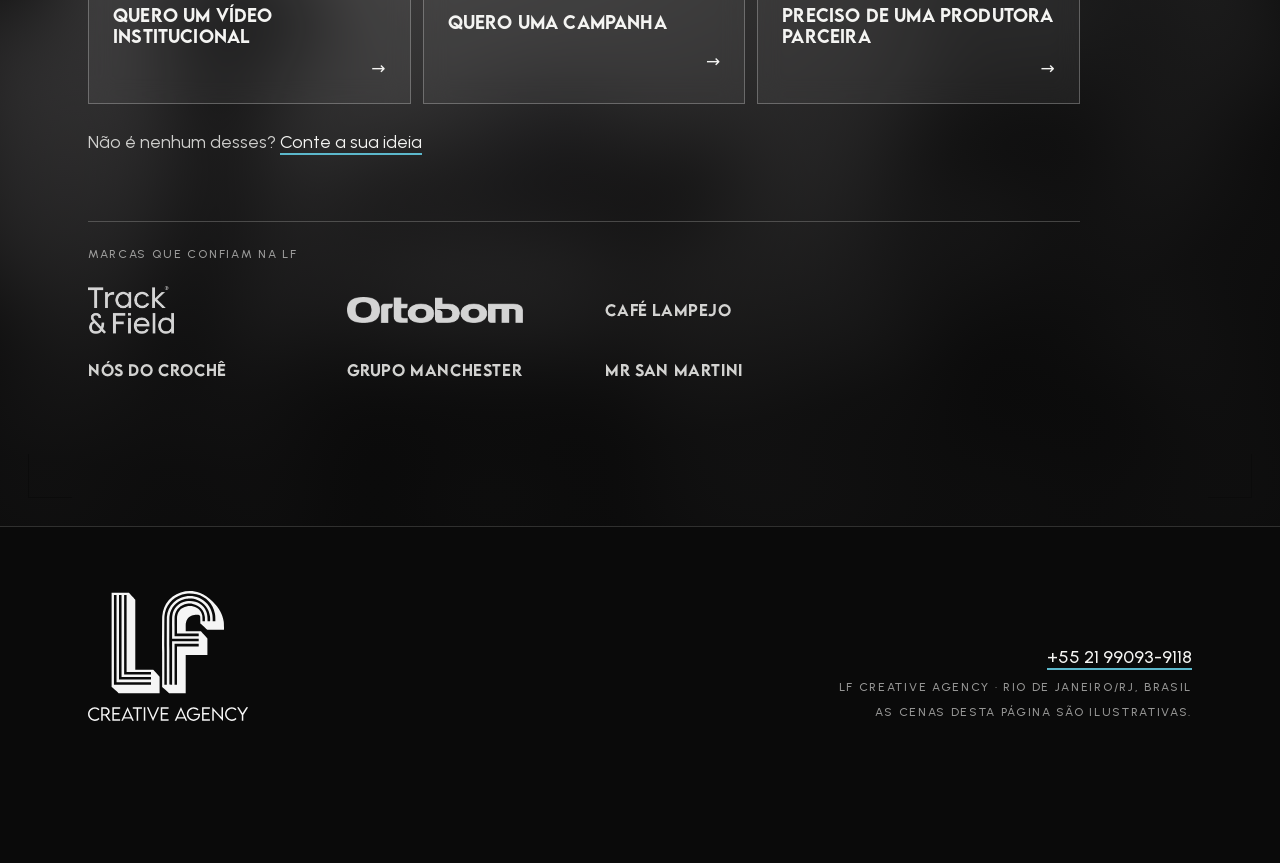
==== commit 9547fb4d: "Página principal leva direto para a LP de produção audiovisual Co-Authored-By: Claude Opus 5.5 <nore" ====
--- a/index.html
+++ b/index.html
@@ -1,168 +1,16 @@
-<!DOCTYPE html>
+<!doctype html>
 <html lang="pt-BR">
 <head>
-<meta charset="UTF-8">
-<meta name="viewport" content="width=device-width, initial-scale=1.0">
-<title>LF Creative Agency: observamos o que move a cultura</title>
-<meta name="description" content="Produção audiovisual, branding, marketing e consultoria comercial para marcas que querem construir presença de verdade. Fale com a LF Creative.">
-
-<!-- Open Graph -->
-<meta property="og:title" content="LF Creative Agency">
-<meta property="og:description" content="Observamos o que move a cultura. Transformamos em marca, campanha e resultado.">
-<meta property="og:image" content="https://lfcreative.com.br/assets/img/og-image.jpg">
-<meta property="og:type" content="website">
-<meta property="og:url" content="https://lfcreative.com.br/">
-
-<link rel="icon" href="favicon.ico" sizes="any">
-<link rel="icon" type="image/png" sizes="32x32" href="favicon-32x32.png">
-<link rel="icon" type="image/png" sizes="16x16" href="favicon-16x16.png">
-<link rel="apple-touch-icon" sizes="180x180" href="apple-touch-icon.png">
-<link rel="stylesheet" href="css/style.css?v=2026-10-04b">
-
-<!-- Fonte de corpo (General Sans, via Fontshare) -->
-<link rel="preconnect" href="https://api.fontshare.com">
-<link href="https://api.fontshare.com/v2/css?f[]=general-sans@400,500,600,700&display=swap" rel="stylesheet">
-
-<!-- Fonte de display (LEMON MILK): @font-face em css/style.css, arquivos em assets/fonts/ -->
-
-<!-- Google Tag Manager: colar snippet real na Etapa 7 -->
+<meta charset="utf-8">
+<!-- A página principal leva direto para a LP de produção audiovisual. A LP geral antiga fica no histórico do git. -->
+<title>LF Creative Agency</title>
+<meta name="viewport" content="width=device-width, initial-scale=1">
+<link rel="canonical" href="https://lfcreative.com.br/audiovisual/">
+<meta http-equiv="refresh" content="0; url=/audiovisual/">
+<script>location.replace('/audiovisual/' + location.search + location.hash);</script>
+<link rel="icon" href="/favicon.ico">
 </head>
-<body>
-<!-- Google Tag Manager (noscript): colar snippet real na Etapa 7 -->
-
-<header class="site-header">
-  <div class="container">
-    <a href="./" class="logo"><img src="assets/img/logo-lf-preto-header.webp" alt="LF Creative" width="32" height="32"></a>
-  </div>
-</header>
-
-<!-- HERO -->
-<section class="hero">
-  <div class="container">
-    <h1>Observamos o que move a cultura. Transformamos em marca, campanha e resultado.</h1>
-    <p>Produção audiovisual, branding, marketing e consultoria comercial, tudo sob a mesma curadoria estratégica.</p>
-    <div class="actions">
-      <a class="btn" data-cta="hero_whatsapp" href="https://wa.me/5521990939118?text=Ol%C3%A1%2C%20vim%20pelo%20site%20e%20quero%20saber%20mais%20sobre%20a%20LF%20Creative" target="_blank" rel="noopener">Fale com a gente</a>
-      <a class="btn-outline" data-cta="hero_portfolio" href="#prova">Ver portfólio</a>
-    </div>
-  </div>
-</section>
-
-<hr class="divider">
-
-<!-- O QUE FAZEMOS -->
-<section class="servicos" id="o-que-fazemos">
-  <div class="container">
-    <h2>Quatro frentes, uma única visão</h2>
-    <div class="grid-servicos">
-      <div class="card">
-        <svg class="icon" viewBox="0 0 24 24" fill="none" stroke="currentColor" stroke-width="2" stroke-linecap="round" stroke-linejoin="round" aria-hidden="true"><path d="m22 8-6 4 6 4V8Z"/><rect x="2" y="6" width="14" height="12" rx="2" ry="2"/></svg>
-        <div class="eyebrow">Audiovisual</div>
-        <p>Filmes publicitários, fashion films, conteúdo para redes, vídeos corporativos e fotografia que carrega a estética da sua marca em cada frame.</p>
-      </div>
-      <div class="card">
-        <svg class="icon" viewBox="0 0 24 24" fill="none" stroke="currentColor" stroke-width="2" stroke-linecap="round" stroke-linejoin="round" aria-hidden="true"><path d="M3 3v18h18"/><path d="m19 9-5 5-4-4-3 3"/></svg>
-        <div class="eyebrow">Marketing</div>
-        <p>Gestão de redes, planejamento editorial, copywriting e relatórios que conectam conteúdo a resultado.</p>
-      </div>
-      <div class="card">
-        <svg class="icon" viewBox="0 0 24 24" fill="none" stroke="currentColor" stroke-width="2" stroke-linecap="round" stroke-linejoin="round" aria-hidden="true"><circle cx="13.5" cy="6.5" r=".5"/><circle cx="17.5" cy="10.5" r=".5"/><circle cx="8.5" cy="7.5" r=".5"/><circle cx="6.5" cy="12.5" r=".5"/><path d="M12 2C6.5 2 2 6.5 2 12s4.5 10 10 10c.926 0 1.648-.746 1.648-1.688 0-.437-.18-.835-.437-1.125-.29-.289-.438-.652-.438-1.125a1.64 1.64 0 0 1 1.668-1.668h1.996c3.051 0 5.555-2.503 5.555-5.554C22 6.5 17.5 2 12 2Z"/></svg>
-        <div class="eyebrow">Branding</div>
-        <p>Identidade visual, posicionamento e materiais institucionais que fazem sua marca parecer tão séria quanto ela é.</p>
-      </div>
-      <div class="card">
-        <svg class="icon" viewBox="0 0 24 24" fill="none" stroke="currentColor" stroke-width="2" stroke-linecap="round" stroke-linejoin="round" aria-hidden="true"><path d="M16 21v-2a4 4 0 0 0-4-4H6a4 4 0 0 0-4 4v2"/><circle cx="9" cy="7" r="4"/><path d="M22 21v-2a4 4 0 0 0-3-3.87"/><path d="M16 3.13a4 4 0 0 1 0 7.75"/></svg>
-        <div class="eyebrow">Consultoria</div>
-        <p>Estruturação comercial, prospecção e presença digital, para quem quer profissionalizar a imagem e o negócio.</p>
-      </div>
-    </div>
-  </div>
-</section>
-
-<!-- PRA QUEM -->
-<section class="pra-quem">
-  <div class="container">
-    <h2>Pra quem se preocupa em valorizar a imagem da empresa</h2>
-    <p>Trabalhamos com empresas que querem profissionalizar sua comunicação e sua área comercial, de marcas que vivem de imagem a negócios que querem construir marca e parceria de longo prazo.</p>
-    <a class="btn" data-cta="pra_quem_whatsapp" href="https://wa.me/5521990939118?text=Ol%C3%A1%2C%20vim%20pelo%20site%20e%20quero%20saber%20mais%20sobre%20a%20LF%20Creative" target="_blank" rel="noopener">Fale com a gente</a>
-  </div>
-</section>
-
-<!-- PROVA SOCIAL -->
-<section class="prova" id="prova">
-  <div class="container">
-    <img class="prova-img" src="assets/img/estudio-barra-tijuca.webp" alt="Estúdio da LF Creative na Barra da Tijuca" width="1600" height="2578" loading="lazy">
-    <h2>Um padrão que se vê</h2>
-    <ul>
-      <li>Estúdio próprio na Barra da Tijuca, equipado para produções de alto padrão</li>
-      <li>Referências que guiam nosso trabalho: a mesma exigência estética de Apple, Nike e A24</li>
-      <li>Premiada em festivais de cinema</li>
-    </ul>
-    <div class="brands">
-      <span>Track &amp; Field</span><span class="sep">·</span>
-      <span>Nós do Crochê</span><span class="sep">·</span>
-      <span>Ortobom</span><span class="sep">·</span>
-      <span>Grupo Manchester</span>
-    </div>
-  </div>
-</section>
-
-<!-- COMO FUNCIONA -->
-<section class="funciona">
-  <div class="container">
-    <h2>Processo claro, sem surpresa</h2>
-    <p class="destaque">Do jeito que for melhor pra você: campanha avulsa ou plano mensal</p>
-    <div class="steps">
-      <div class="step">
-        <div class="num">01</div>
-        <h3>Conversa inicial</h3>
-        <p>Entendemos seu objetivo e onde sua marca está hoje.</p>
-      </div>
-      <div class="step">
-        <div class="num">02</div>
-        <h3>Proposta</h3>
-        <p>Escopo, prazo e investimento definidos antes de começar.</p>
-      </div>
-      <div class="step">
-        <div class="num">03</div>
-        <h3>Produção</h3>
-        <p>Equipe dedicada do início à entrega, com prazos e revisões acordados na proposta.</p>
-      </div>
-    </div>
-  </div>
-</section>
-
-<!-- CONTATO -->
-<section class="contato">
-  <div class="container">
-    <h2>Vamos conversar sobre onde sua marca pode chegar?</h2>
-    <a class="btn" data-cta="contato_whatsapp" href="https://wa.me/5521990939118?text=Ol%C3%A1%2C%20vim%20pelo%20site%20e%20quero%20saber%20mais%20sobre%20a%20LF%20Creative" target="_blank" rel="noopener">Falar no WhatsApp</a>
-  </div>
-</section>
-
-<hr class="divider">
-
-<!-- FAQ -->
-<section class="faq">
-  <div class="container">
-    <h2>Perguntas frequentes</h2>
-    <div class="faq-item">
-      <strong>Vocês atendem fora do Rio de Janeiro?</strong>
-      <p>Atendemos qualquer lugar do mundo com nossos serviços digitais, por chamada de vídeo. Só a produção de conteúdo depende de avaliarmos localização e viabilidade do projeto.</p>
-    </div>
-    <div class="faq-item">
-      <strong>Vocês fazem só uma campanha avulsa ou só fecham contrato mensal?</strong>
-      <p>Os dois, conforme o seu momento.</p>
-    </div>
-  </div>
-</section>
-
-<footer class="site-footer">
-  <div class="container">
-    <p>LF Creative Agency &middot; Rio de Janeiro/RJ, Brasil</p>
-  </div>
-</footer>
-
-<script src="js/main.js"></script>
+<body style="background:#0A0A0A">
+<p><a href="/audiovisual/" style="color:#F4F4F2;font:16px system-ui,sans-serif">Ir para a LF Creative Agency</a></p>
 </body>
 </html>
